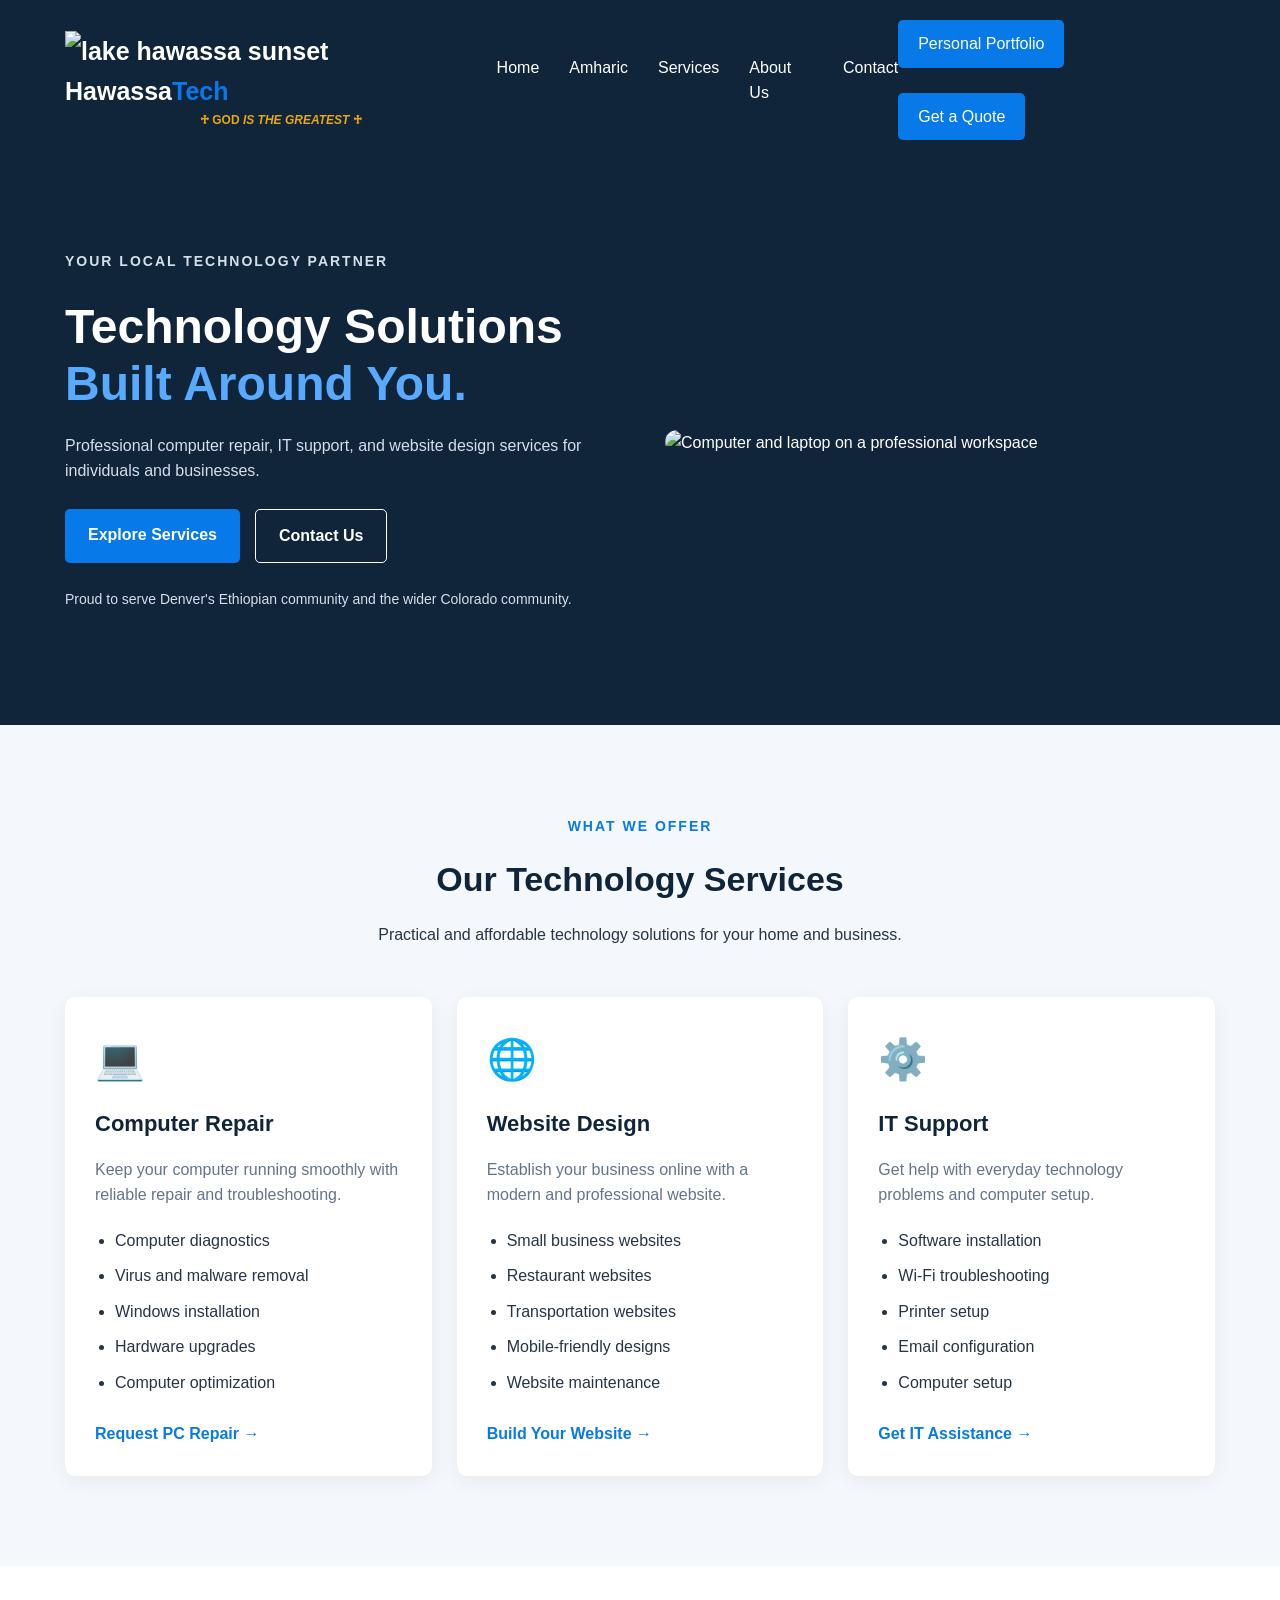
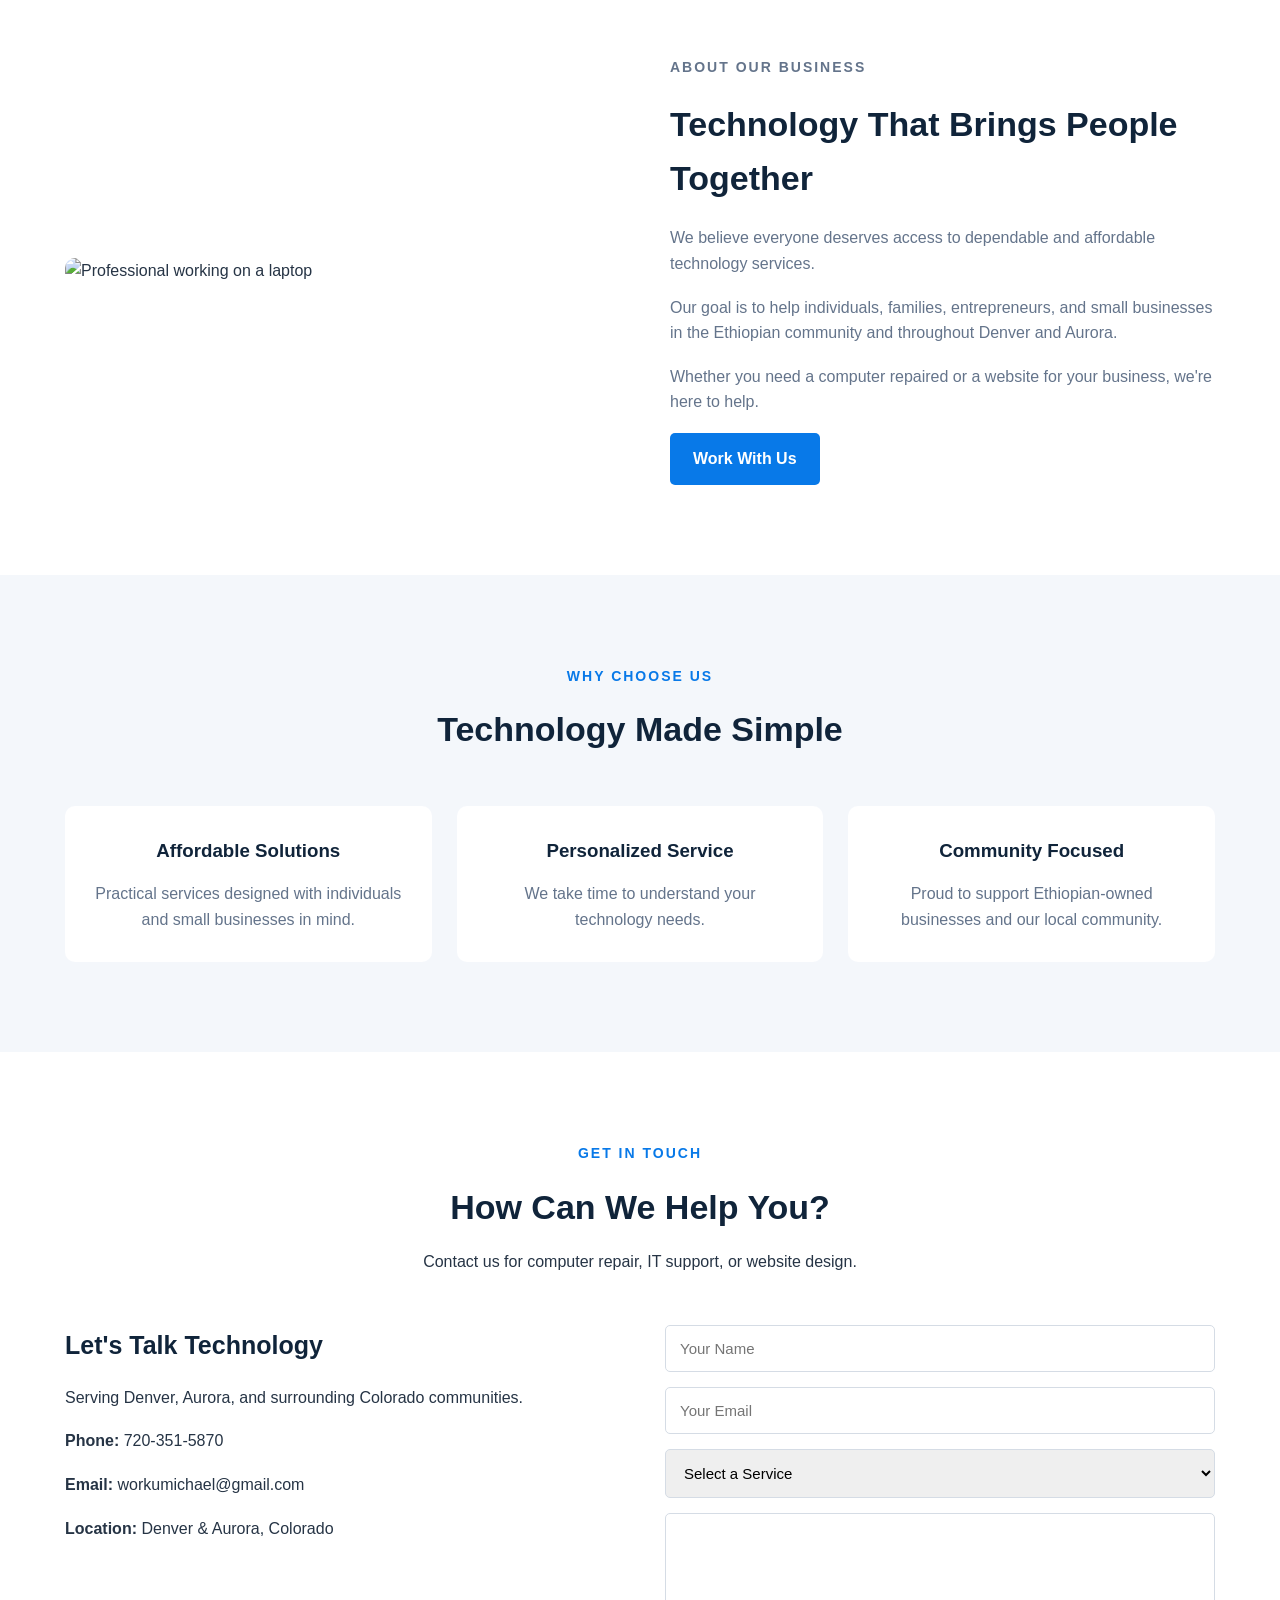
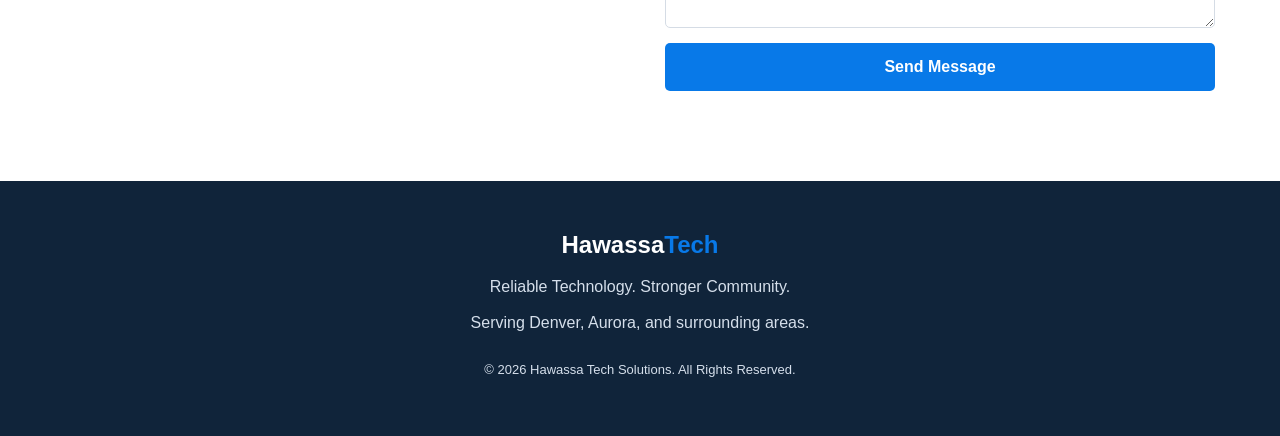
==== index.html @ e6622fc2 "Replace logo text with image in navbar" ====
<!DOCTYPE html>
<html lang="en">

<head>
    <meta charset="UTF-8">
    <meta name="viewport" content="width=device-width, initial-scale=1.0">

    <meta name="description" content="Affordable computer repair, IT support, and professional web design services in Denver and Aurora, Colorado.">

    <title>Hawassa Tech Solutions | PC Repair & Web Design</title>

    <link rel="stylesheet" href="style.css">

</head>

<body>

    <!-- HEADER -->
    <header class="header">

        <div class="container navbar">

            <a href="#" class="logo">
                 <img src="lakehawassa.png class="logo alt="lake hawassa sunset">  Hawassa<span>Tech</span>
                <p style="font-size: 12px; margin: 0; color: #e8a619;text-transform:uppercase;text-align: center;"> ♱ God<i> Is The Greatest </i> ♱ </p>
            </a>

            <nav>
                <ul class="nav-links">
                    <li><a href="#home">Home</a></li>
                    <li><a href="amharic.html">Amharic</a></li>
                    <li><a href="#services">Services</a></li>
                    <li><a href="#about">About Us</a></li>
                    <li><a href="#contact">Contact</a></li>
                </ul>
            </nav>
            <div class="pq">
            <a href="https://mworku2024.github.io/portfolio/" target="_blank" class="nav-btn">
                Personal Portfolio
            </a>
            <a href="#contact" class="nav-btn">
                Get a Quote
            </a>
            </div>
        </div>

    </header>


    <!-- HERO SECTION -->
    <section class="hero" id="home">

        <div class="container hero-content">

            <div class="hero-text">

                <p class="subtitle">
                    YOUR LOCAL TECHNOLOGY PARTNER
                </p>

                <h1>
                    Technology Solutions
                    <span>Built Around You.</span>
                </h1>

                <p>
                    Professional computer repair, IT support,
                    and website design services for individuals
                    and businesses.
                </p>

                <div class="hero-buttons">

                    <a href="#services" class="btn primary-btn">
                        Explore Services
                    </a>

                    <a href="#contact" class="btn secondary-btn">
                        Contact Us
                    </a>

                </div>

                <p class="community-text">
                    Proud to serve Denver's Ethiopian community
                    and the wider Colorado community.
                </p>

            </div>

            <div class="hero-image">

                <img
                    src="https://images.unsplash.com/photo-1498050108023-c5249f4df085?auto=format&fit=crop&w=900&q=80"
                    alt="Computer and laptop on a professional workspace">

            </div>

        </div>

    </section>


    <!-- SERVICES SECTION -->
    <section class="services section" id="services">

        <div class="container">

            <div class="section-heading">

                <p class="subtitle">WHAT WE OFFER</p>

                <h2>Our Technology Services</h2>

                <p>
                    Practical and affordable technology
                    solutions for your home and business.
                </p>

            </div>


            <div class="service-grid">

                <!-- PC REPAIR -->

                <div class="service-card">

                    <div class="service-icon">💻</div>

                    <h3>Computer Repair</h3>

                    <p>
                        Keep your computer running smoothly
                        with reliable repair and troubleshooting.
                    </p>

                    <ul>
                        <li>Computer diagnostics</li>
                        <li>Virus and malware removal</li>
                        <li>Windows installation</li>
                        <li>Hardware upgrades</li>
                        <li>Computer optimization</li>
                    </ul>

                    <a href="#contact" class="service-link">
                        Request PC Repair →
                    </a>

                </div>


                <!-- WEB DESIGN -->

                <div class="service-card">

                    <div class="service-icon">🌐</div>

                    <h3>Website Design</h3>

                    <p>
                        Establish your business online with
                        a modern and professional website.
                    </p>

                    <ul>
                        <li>Small business websites</li>
                        <li>Restaurant websites</li>
                        <li>Transportation websites</li>
                        <li>Mobile-friendly designs</li>
                        <li>Website maintenance</li>
                    </ul>

                    <a href="#contact" class="service-link">
                        Build Your Website →
                    </a>

                </div>


                <!-- IT SUPPORT -->

                <div class="service-card">

                    <div class="service-icon">⚙️</div>

                    <h3>IT Support</h3>

                    <p>
                        Get help with everyday technology
                        problems and computer setup.
                    </p>

                    <ul>
                        <li>Software installation</li>
                        <li>Wi-Fi troubleshooting</li>
                        <li>Printer setup</li>
                        <li>Email configuration</li>
                        <li>Computer setup</li>
                    </ul>

                    <a href="#contact" class="service-link">
                        Get IT Assistance →
                    </a>

                </div>

            </div>

        </div>

    </section>


    <!-- ABOUT SECTION -->
    <section class="about section" id="about">

        <div class="container about-content">

            <div class="about-image">

                <img
                    src="https://images.unsplash.com/photo-1516321318423-f06f85e504b3?auto=format&fit=crop&w=900&q=80"
                    alt="Professional working on a laptop">

            </div>

            <div class="about-text">

                <p class="subtitle">ABOUT OUR BUSINESS</p>

                <h2>Technology That Brings People Together</h2>

                <p>
                    We believe everyone deserves access to
                    dependable and affordable technology services.
                </p>

                <p>
                    Our goal is to help individuals, families,
                    entrepreneurs, and small businesses in the
                    Ethiopian community and throughout Denver
                    and Aurora.
                </p>

                <p>
                    Whether you need a computer repaired or
                    a website for your business, we're here
                    to help.
                </p>

                <a href="#contact" class="btn primary-btn">
                    Work With Us
                </a>

            </div>

        </div>

    </section>


    <!-- WHY CHOOSE US -->
    <section class="why-us section">

        <div class="container">

            <div class="section-heading">

                <p class="subtitle">WHY CHOOSE US</p>

                <h2>Technology Made Simple</h2>

            </div>

            <div class="features-grid">

                <div class="feature">
                    <h3>Affordable Solutions</h3>
                    <p>
                        Practical services designed with
                        individuals and small businesses in mind.
                    </p>
                </div>

                <div class="feature">
                    <h3>Personalized Service</h3>
                    <p>
                        We take time to understand your
                        technology needs.
                    </p>
                </div>

                <div class="feature">
                    <h3>Community Focused</h3>
                    <p>
                        Proud to support Ethiopian-owned
                        businesses and our local community.
                    </p>
                </div>

            </div>

        </div>

    </section>


    <!-- CONTACT SECTION -->
    <section class="contact section" id="contact">

        <div class="container">

            <div class="section-heading">

                <p class="subtitle">GET IN TOUCH</p>

                <h2>How Can We Help You?</h2>

                <p>
                    Contact us for computer repair,
                    IT support, or website design.
                </p>

            </div>

            <div class="contact-content">

                <div class="contact-info">

                    <h3>Let's Talk Technology</h3>

                    <p>
                        Serving Denver, Aurora, and
                        surrounding Colorado communities.
                    </p>

                    <p>
                        <strong>Phone:</strong>
                        720-351-5870
                    </p>

                    <p>
                        <strong>Email:</strong>
                        workumichael@gmail.com
                    </p>

                    <p>
                        <strong>Location:</strong>
                        Denver & Aurora, Colorado
                    </p>

                </div>


                <form class="contact-form">

                    <input
                        type="text"
                        placeholder="Your Name"
                        required>

                    <input
                        type="email"
                        placeholder="Your Email"
                        required>

                    <select required>

                        <option value="">
                            Select a Service
                        </option>

                        <option>Computer Repair</option>
                        <option>Website Design</option>
                        <option>IT Support</option>

                    </select>

                    <textarea
                        placeholder="Tell us how we can help..."
                        rows="5"
                        required>
                    </textarea>

                    <button type="submit">
                        Send Message
                    </button>

                </form>

            </div>

        </div>

    </section>


    <!-- FOOTER -->
    <footer class="footer">

        <div class="container">

            <h2>Hawassa<span>Tech</span></h2>

            <p>
                Reliable Technology. Stronger Community.
            </p>

            <p>
                Serving Denver, Aurora, and surrounding areas.
            </p>

            <p class="copyright">
                &copy; 2026 Hawassa Tech Solutions.
                All Rights Reserved.
            </p>

        </div>

    </footer>


</body>
</html>
---- style.css ----
/* GENERAL STYLES */

* {
    margin: 0;
    padding: 0;
    box-sizing: border-box;
}

html {
    scroll-behavior: smooth;
}

body {
    font-family: Arial, sans-serif;
    color: #263445;
    line-height: 1.6;
    background-color: #ffffff;
}

.container {
    width: 90%;
    max-width: 1150px;
    margin: auto;
}

.section {
    padding: 90px 0;
}


/* HEADER */

.header {
    background-color: #10243a;
    padding: 20px 0;
}

.navbar {
    display: flex;
    align-items: center;
    justify-content: space-between;
}

.logo {
    font-size: 25px;
    font-weight: bold;
    color: white;
    text-decoration: none;
}

.logo span,
.footer span {
    color: #0879e8;
}

.nav-links {
    display: flex;
    list-style: none;
    gap: 30px;
}

.nav-links a {
    text-decoration: none;
    color: white;
    transition: 0.3s;
}

.nav-links a:hover {
    color: #58aaff;
}

.nav-btn {
    background-color: #0879e8;
    color: white;
    padding: 11px 20px;
    text-decoration: none;
    border-radius: 5px;
}


/* HERO SECTION */

.hero {
    background-color: #10243a;
    color: white;
    padding: 90px 0;
}

.hero-content {
    display: grid;
    grid-template-columns: 1fr 1fr;
    align-items: center;
    gap: 50px;
}

.subtitle {
    color: #0879e8;
    font-size: 14px;
    font-weight: bold;
    letter-spacing: 2px;
    margin-bottom: 15px;
}

.hero h1 {
    font-size: 48px;
    line-height: 1.2;
    margin-bottom: 20px;
}

.hero h1 span {
    color: #58aaff;
}

.hero-text > p {
    margin-bottom: 25px;
    color: #d5dfeb;
}

.hero-buttons {
    display: flex;
    gap: 15px;
    flex-wrap: wrap;
}

.btn {
    display: inline-block;
    padding: 13px 23px;
    border-radius: 5px;
    text-decoration: none;
    font-weight: bold;
}

.primary-btn {
    background-color: #0879e8;
    color: white;
}

.secondary-btn {
    border: 1px solid white;
    color: white;
}

.primary-btn:hover {
    background-color: #0564c2;
}

.secondary-btn:hover {
    background-color: white;
    color: #10243a;
}

.community-text {
    margin-top: 25px;
    font-size: 14px;
}

.hero-image img {
    width: 100%;
    border-radius: 12px;
    display: block;
}


/* SECTION HEADINGS */

.section-heading {
    text-align: center;
    max-width: 650px;
    margin: 0 auto 50px;
}

.section-heading h2 {
    font-size: 34px;
    margin-bottom: 15px;
    color: #10243a;
}


/* SERVICES */

.services {
    background-color: #f4f7fb;
}

.service-grid {
    display: grid;
    grid-template-columns: repeat(3, 1fr);
    gap: 25px;
}

.service-card {
    background-color: white;
    padding: 30px;
    border-radius: 10px;
    box-shadow: 0 5px 20px rgba(0, 0, 0, 0.06);
    transition: 0.3s;
}

.service-card:hover {
    transform: translateY(-7px);
}

.service-icon {
    font-size: 40px;
    margin-bottom: 15px;
}

.service-card h3 {
    color: #10243a;
    margin-bottom: 15px;
    font-size: 22px;
}

.service-card p {
    margin-bottom: 20px;
    color: #64748b;
}

.service-card ul {
    padding-left: 20px;
    margin-bottom: 25px;
}

.service-card li {
    margin-bottom: 10px;
}

.service-link {
    color: #0879e8;
    font-weight: bold;
    text-decoration: none;
}


/* ABOUT SECTION */

.about-content {
    display: grid;
    grid-template-columns: 1fr 1fr;
    align-items: center;
    gap: 60px;
}

.about-image img {
    width: 100%;
    border-radius: 10px;
}

.about-text h2 {
    font-size: 34px;
    color: #10243a;
    margin-bottom: 20px;
}

.about-text p {
    margin-bottom: 18px;
    color: #64748b;
}


/* WHY CHOOSE US */

.why-us {
    background-color: #f4f7fb;
}

.features-grid {
    display: grid;
    grid-template-columns: repeat(3, 1fr);
    gap: 25px;
}

.feature {
    background-color: white;
    padding: 30px;
    border-radius: 10px;
    text-align: center;
}

.feature h3 {
    margin-bottom: 15px;
    color: #10243a;
}

.feature p {
    color: #64748b;
}


/* CONTACT */

.contact-content {
    display: grid;
    grid-template-columns: 1fr 1fr;
    gap: 50px;
}

.contact-info h3 {
    font-size: 25px;
    margin-bottom: 20px;
    color: #10243a;
}

.contact-info p {
    margin-bottom: 18px;
}

.contact-form {
    display: flex;
    flex-direction: column;
    gap: 15px;
}

.contact-form input,
.contact-form select,
.contact-form textarea {
    width: 100%;
    padding: 14px;
    border: 1px solid #d5dce5;
    border-radius: 5px;
    font-family: inherit;
    font-size: 15px;
}

.contact-form textarea {
    resize: vertical;
}

.contact-form button {
    background-color: #0879e8;
    color: white;
    border: none;
    padding: 15px;
    border-radius: 5px;
    font-size: 16px;
    font-weight: bold;
    cursor: pointer;
}

.contact-form button:hover {
    background-color: #0564c2;
}


.pq{
    display: flex;
    gap: 25px;
    flex-wrap: wrap;
}

 .nav-btn:hover{
        background-color: #c3ccd4e7;
        cursor: pointer;
    }
/* FOOTER */

.footer {
    background-color: #10243a;
    color: white;
    text-align: center;
    padding: 45px 0;
}

.footer h2 {
    margin-bottom: 10px;
}

.footer p {
    margin-bottom: 10px;
    color: #d5dfeb;
}

.copyright {
    margin-top: 25px;
    font-size: 13px;
}


/* RESPONSIVE DESIGN */

@media (max-width: 900px) {

    .service-grid,
    .features-grid {
        grid-template-columns: repeat(2, 1fr);
    }

    .hero h1 {
        font-size: 38px;
    }

}

@media (max-width: 700px) {

    .navbar {
        flex-direction: column;
        gap: 20px;
        
    }

    .nav-links {
        flex-wrap: wrap;
        justify-content: center;
        gap: 15px;
    }

   

   
    .hero-content,
    .about-content,
    .contact-content {
        grid-template-columns: 1fr;
    }

    .hero {
        padding: 60px 0;
    }

    .hero h1 {
        font-size: 35px;
    }

    .service-grid,
    .features-grid {
        grid-template-columns: 1fr;
    }

    .section {
        padding: 60px 0;
    }

}
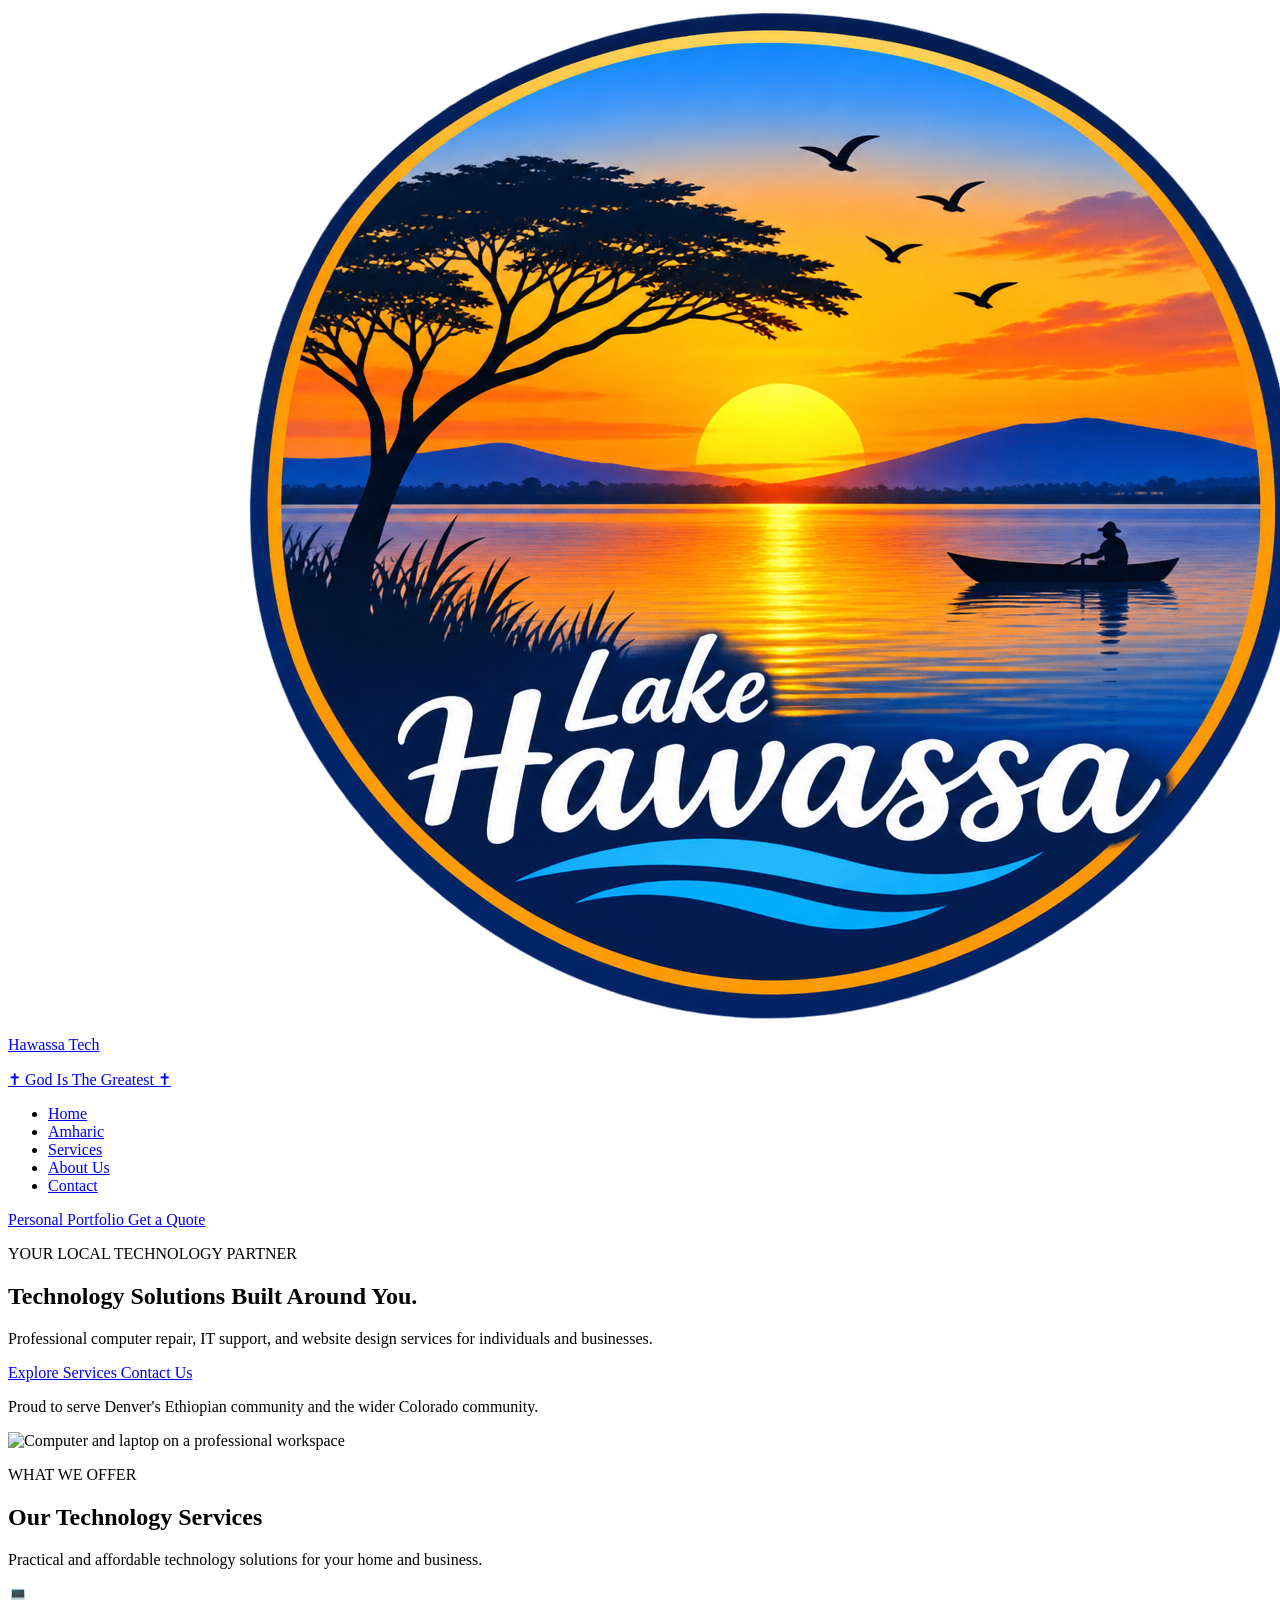
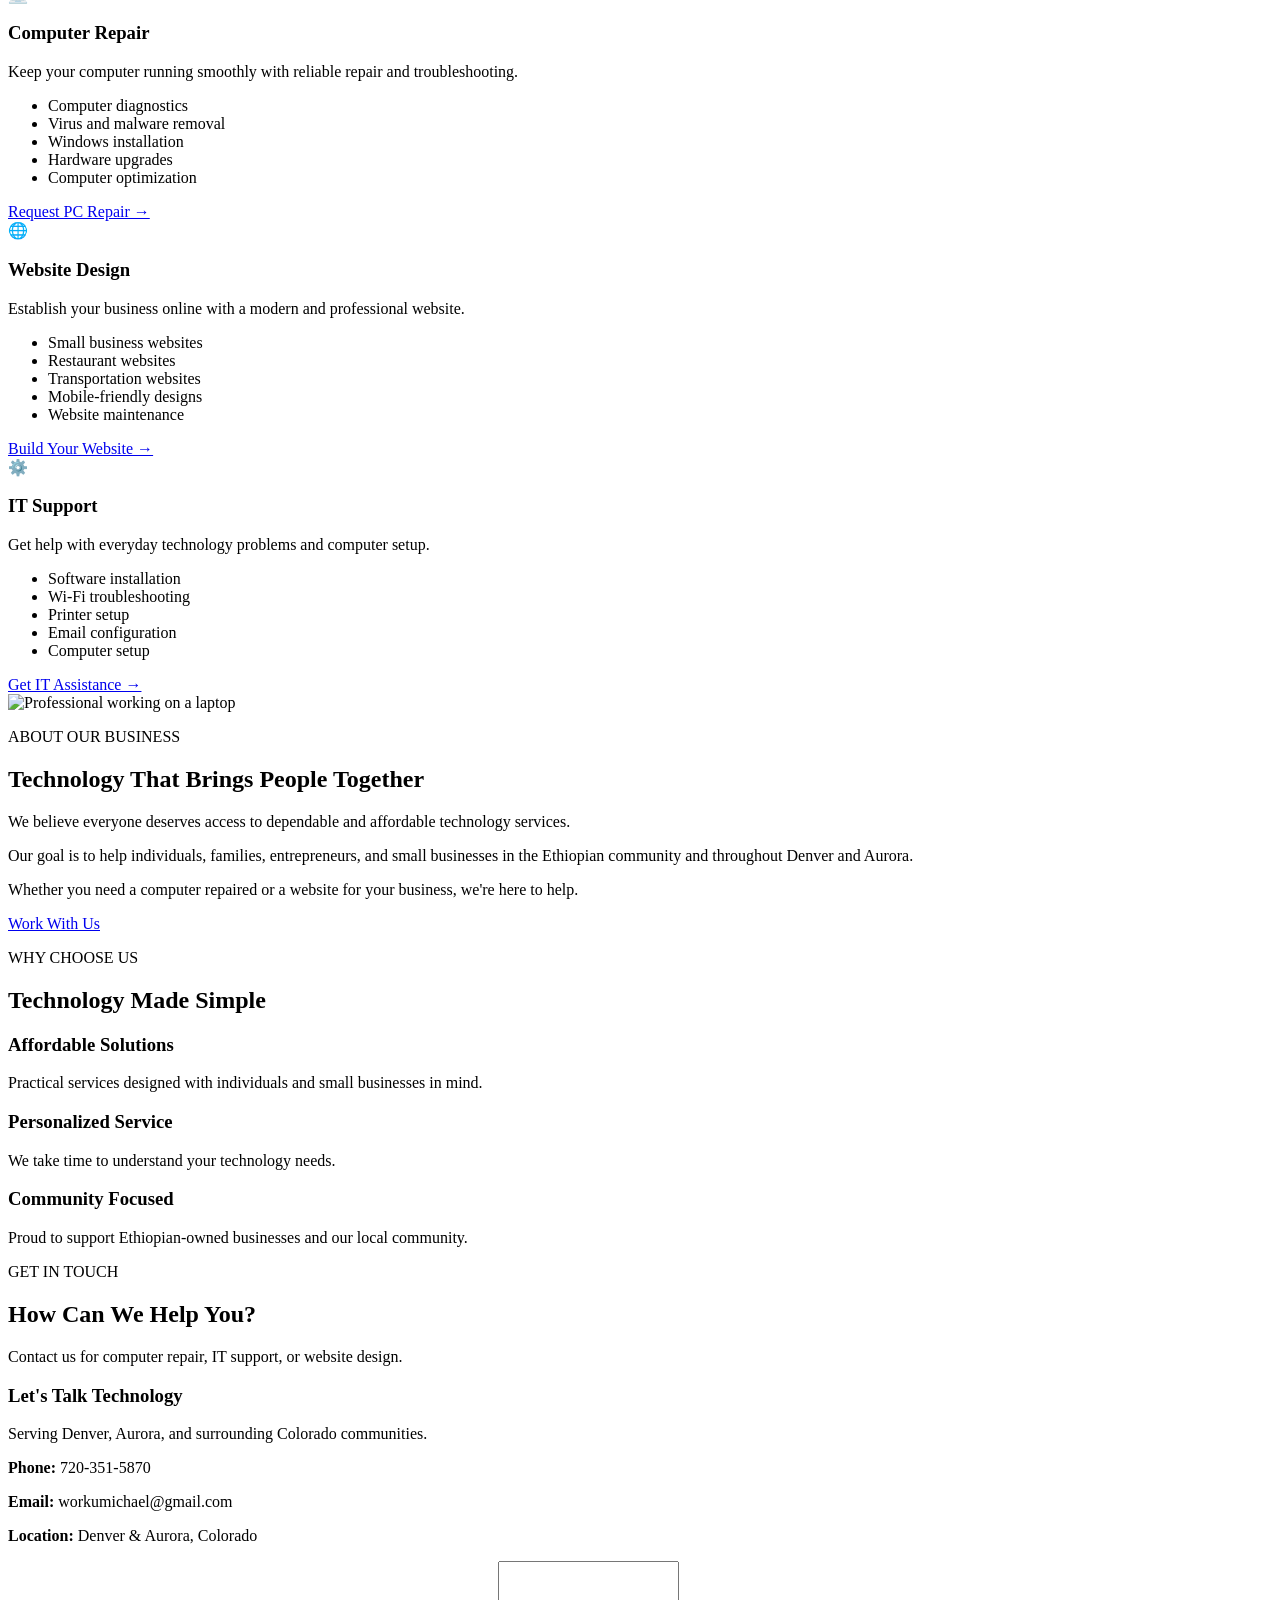
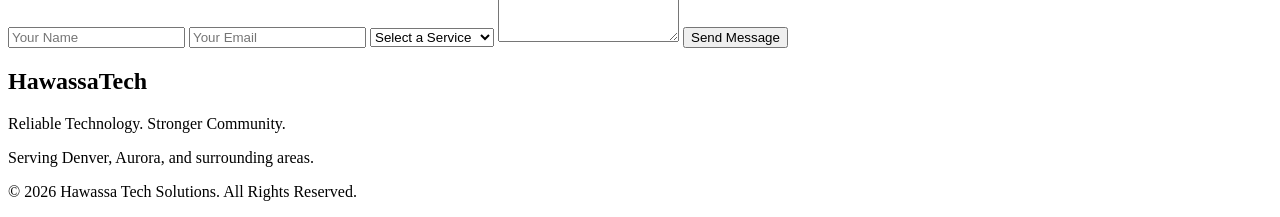
==== commit f3ab2d1e: "Update stylesheet link and logo structure" ====
--- a/index.html
+++ b/index.html
@@ -10,7 +10,7 @@
 
     <title>Hawassa Tech Solutions | PC Repair & Web Design</title>
 
-    <link rel="stylesheet" href="style.css">
+    <link rel="stylesheet" href="styles.css">
 
 </head>
 
@@ -22,8 +22,17 @@
         <div class="container navbar">
 
             <a href="#" class="logo">
-                 <img src="lakehawassa.png class="logo alt="lake hawassa sunset">  Hawassa<span>Tech</span>
-                <p style="font-size: 12px; margin: 0; color: #e8a619;text-transform:uppercase;text-align: center;"> ♱ God<i> Is The Greatest </i> ♱ </p>
+                <img src="lakehawassa.png" class="logo2" alt="Lake Hawassa">
+            
+                <div class="logo-text">
+                    <div class="logo-name">
+                        Hawassa <span>Tech</span>
+                    </div>
+            
+                    <p class="tagline">
+                        ✝ God Is The Greatest ✝
+                    </p>
+                </div>
             </a>
 
             <nav>
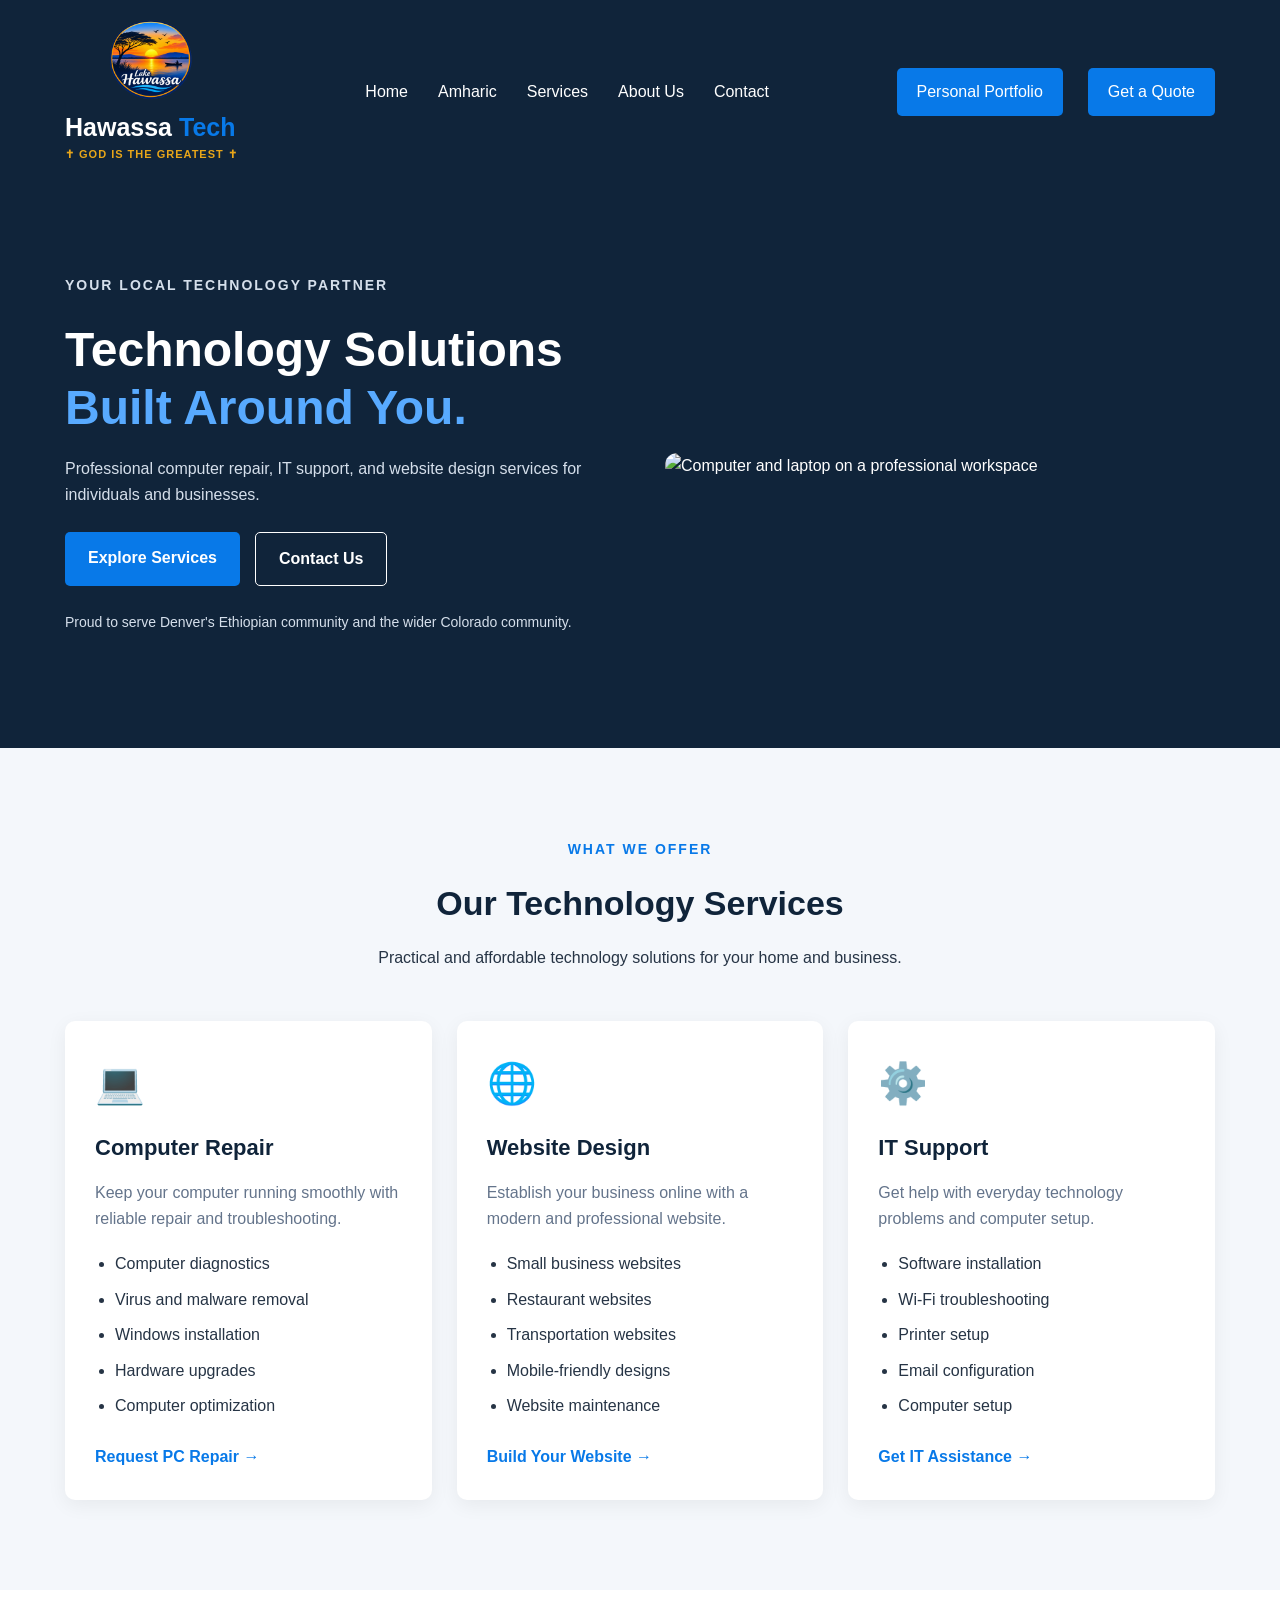
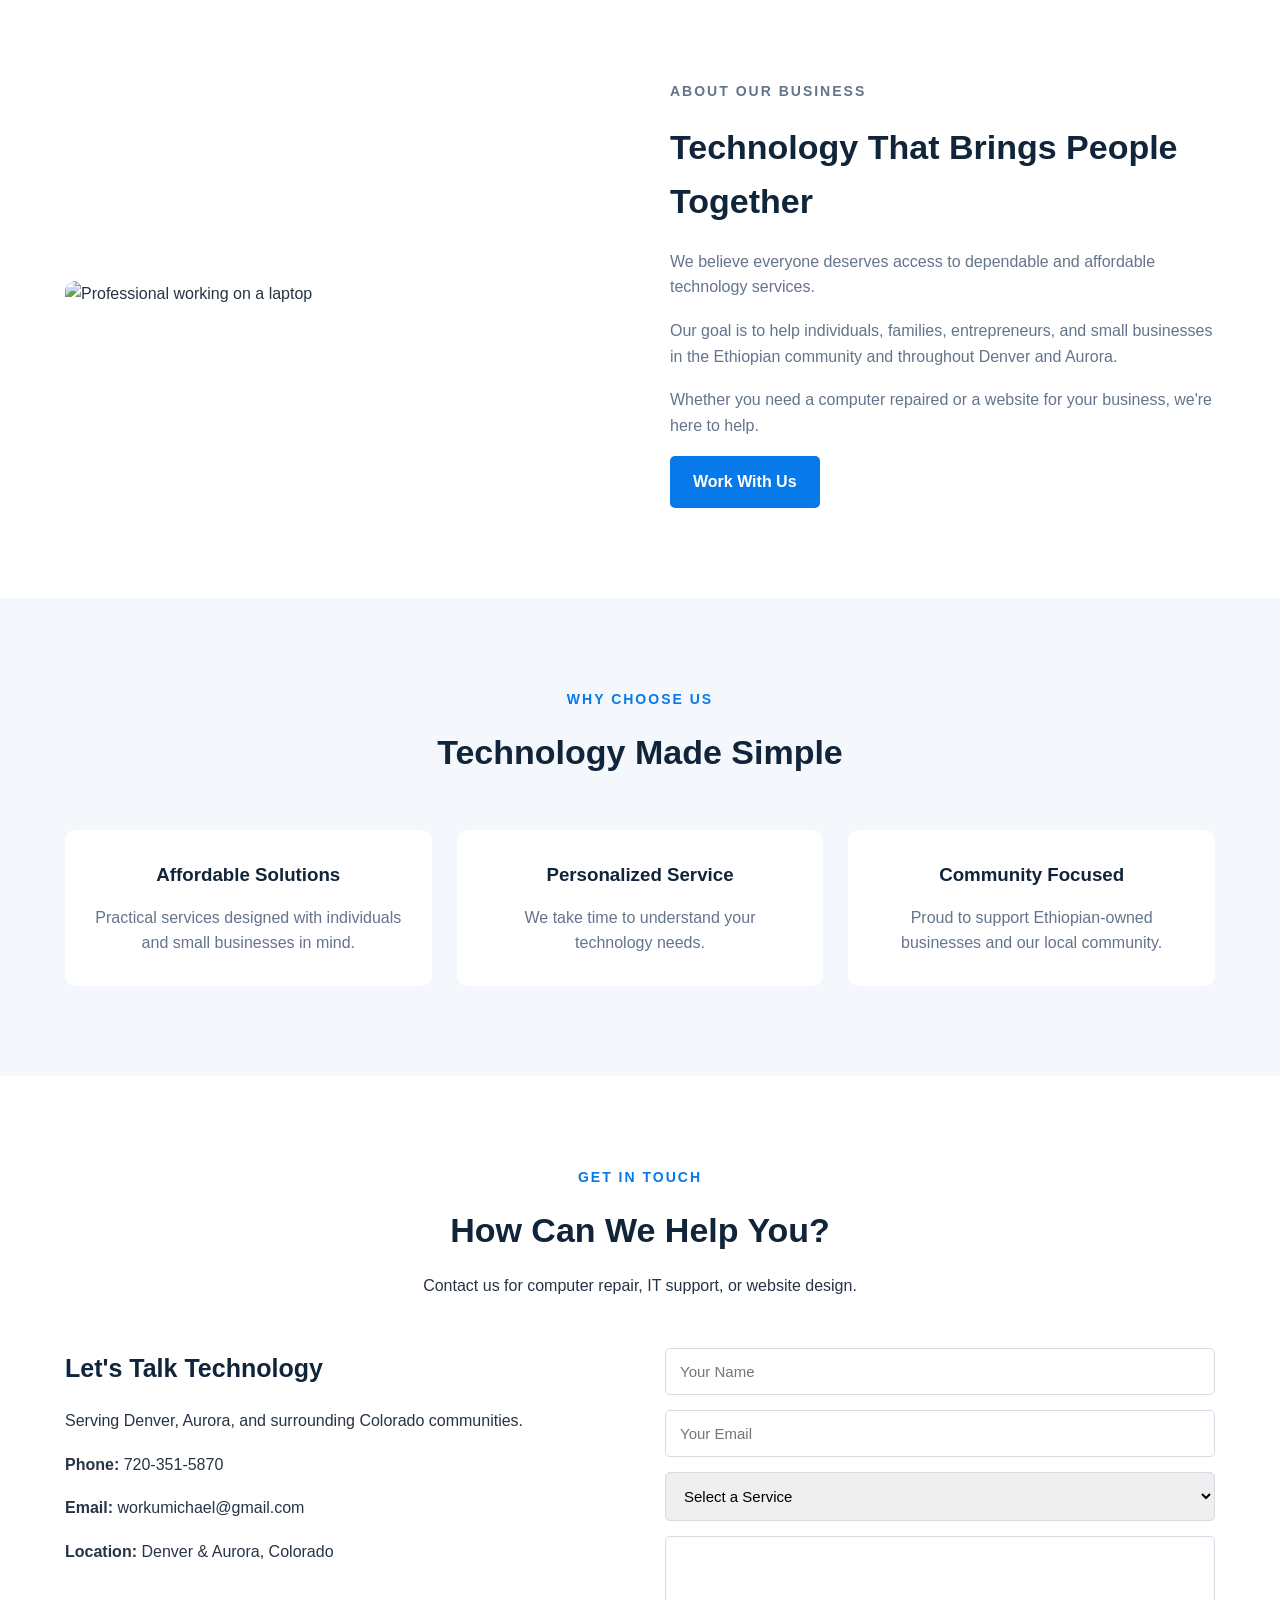
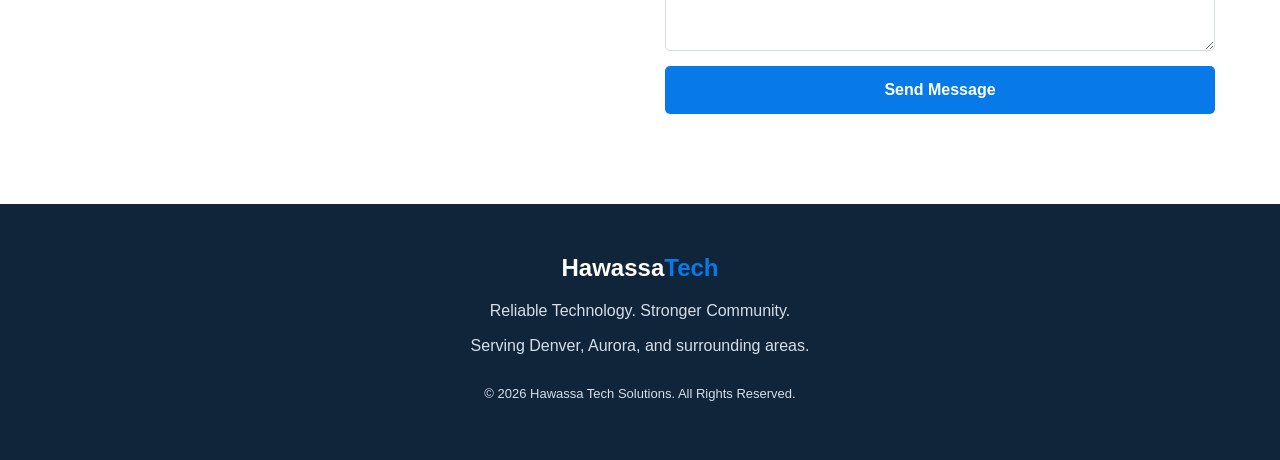
==== commit be4cf485: "Change stylesheet link from styles.css to style.css" ====
--- a/index.html
+++ b/index.html
@@ -10,7 +10,7 @@
 
     <title>Hawassa Tech Solutions | PC Repair & Web Design</title>
 
-    <link rel="stylesheet" href="styles.css">
+    <link rel="stylesheet" href="style.css">
 
 </head>
 
--- a/style.css
+++ b/style.css
@@ -0,0 +1,483 @@
+
+/* GENERAL STYLES */
+
+* {
+    margin: 0;
+    padding: 0;
+    box-sizing: border-box;
+}
+
+html {
+    scroll-behavior: smooth;
+}
+
+body {
+    font-family: Arial, sans-serif;
+    color: #263445;
+    line-height: 1.6;
+    background-color: #ffffff;
+}
+
+.container {
+    width: 90%;
+    max-width: 1150px;
+    margin: auto;
+}
+
+.section {
+    padding: 90px 0;
+}
+
+.logo2 {
+    width: 180px;       
+    max-width: 100%;    
+    height: auto;      
+}
+
+/* HEADER */
+
+.header {
+    background-color: #10243a;
+    padding: 20px 0;
+}
+
+.navbar {
+    display: flex;
+    align-items: center;
+    justify-content: space-between;
+}
+
+.logo {
+   
+    display: flex;
+    flex-direction: column;
+    font-size: 25px;
+    font-weight: bold;
+    color: white;
+    text-decoration: none;
+}
+
+,
+.footer span {
+    color: #0879e8;
+}
+
+.logo {
+    display: flex;
+    align-items: center;
+    gap: 12px;
+    text-decoration: none;
+    color: white;
+}
+
+.logo2 {
+    width: 120px;
+    height: auto;
+    object-fit: cover;
+    border-radius: 50%;
+   
+}
+
+.logo-text {
+    display: flex;
+    flex-direction: column;
+}
+
+.logo-name {
+    font-size: 25px;
+    font-weight: bold;
+    line-height: 1.2;
+    white-space: nowrap;
+}
+
+.logo-name span,
+.footer span {
+    color: #0879e8;
+}
+
+.tagline {
+    font-size: 11px;
+    color: #e8a619;
+    text-transform: uppercase;
+    margin: 4px 0 0;
+    letter-spacing: 1px;
+}
+.nav-links {
+    display: flex;
+    list-style: none;
+    gap: 30px;
+}
+
+.nav-links a {
+    text-decoration: none;
+    color: white;
+    transition: 0.3s;
+}
+
+.nav-links a:hover {
+    color: #58aaff;
+}
+
+.nav-btn {
+    background-color: #0879e8;
+    color: white;
+    padding: 11px 20px;
+    text-decoration: none;
+    border-radius: 5px;
+}
+
+
+/* HERO SECTION */
+
+.hero {
+    background-color: #10243a;
+    color: white;
+    padding: 90px 0;
+}
+
+.hero-content {
+    display: grid;
+    grid-template-columns: 1fr 1fr;
+    align-items: center;
+    gap: 50px;
+}
+
+.subtitle {
+    color: #0879e8;
+    font-size: 14px;
+    font-weight: bold;
+    letter-spacing: 2px;
+    margin-bottom: 15px;
+}
+
+.hero h1 {
+    font-size: 48px;
+    line-height: 1.2;
+    margin-bottom: 20px;
+}
+
+.hero h1 span {
+    color: #58aaff;
+}
+
+.hero-text > p {
+    margin-bottom: 25px;
+    color: #d5dfeb;
+}
+
+.hero-buttons {
+    display: flex;
+    gap: 15px;
+    flex-wrap: wrap;
+}
+
+.btn {
+    display: inline-block;
+    padding: 13px 23px;
+    border-radius: 5px;
+    text-decoration: none;
+    font-weight: bold;
+}
+
+.primary-btn {
+    background-color: #0879e8;
+    color: white;
+}
+
+.secondary-btn {
+    border: 1px solid white;
+    color: white;
+}
+
+.primary-btn:hover {
+    background-color: #0564c2;
+}
+
+.secondary-btn:hover {
+    background-color: white;
+    color: #10243a;
+}
+
+.community-text {
+    margin-top: 25px;
+    font-size: 14px;
+}
+
+.hero-image img {
+    width: 100%;
+    border-radius: 12px;
+    display: block;
+}
+
+
+/* SECTION HEADINGS */
+
+.section-heading {
+    text-align: center;
+    max-width: 650px;
+    margin: 0 auto 50px;
+}
+
+.section-heading h2 {
+    font-size: 34px;
+    margin-bottom: 15px;
+    color: #10243a;
+}
+
+
+/* SERVICES */
+
+.services {
+    background-color: #f4f7fb;
+}
+
+.service-grid {
+    display: grid;
+    grid-template-columns: repeat(3, 1fr);
+    gap: 25px;
+}
+
+.service-card {
+    background-color: white;
+    padding: 30px;
+    border-radius: 10px;
+    box-shadow: 0 5px 20px rgba(0, 0, 0, 0.06);
+    transition: 0.3s;
+}
+
+.service-card:hover {
+    transform: translateY(-7px);
+}
+
+.service-icon {
+    font-size: 40px;
+    margin-bottom: 15px;
+}
+
+.service-card h3 {
+    color: #10243a;
+    margin-bottom: 15px;
+    font-size: 22px;
+}
+
+.service-card p {
+    margin-bottom: 20px;
+    color: #64748b;
+}
+
+.service-card ul {
+    padding-left: 20px;
+    margin-bottom: 25px;
+}
+
+.service-card li {
+    margin-bottom: 10px;
+}
+
+.service-link {
+    color: #0879e8;
+    font-weight: bold;
+    text-decoration: none;
+}
+
+
+/* ABOUT SECTION */
+
+.about-content {
+    display: grid;
+    grid-template-columns: 1fr 1fr;
+    align-items: center;
+    gap: 60px;
+}
+
+.about-image img {
+    width: 100%;
+    border-radius: 10px;
+}
+
+.about-text h2 {
+    font-size: 34px;
+    color: #10243a;
+    margin-bottom: 20px;
+}
+
+.about-text p {
+    margin-bottom: 18px;
+    color: #64748b;
+}
+
+
+/* WHY CHOOSE US */
+
+.why-us {
+    background-color: #f4f7fb;
+}
+
+.features-grid {
+    display: grid;
+    grid-template-columns: repeat(3, 1fr);
+    gap: 25px;
+}
+
+.feature {
+    background-color: white;
+    padding: 30px;
+    border-radius: 10px;
+    text-align: center;
+}
+
+.feature h3 {
+    margin-bottom: 15px;
+    color: #10243a;
+}
+
+.feature p {
+    color: #64748b;
+}
+
+
+/* CONTACT */
+
+.contact-content {
+    display: grid;
+    grid-template-columns: 1fr 1fr;
+    gap: 50px;
+}
+
+.contact-info h3 {
+    font-size: 25px;
+    margin-bottom: 20px;
+    color: #10243a;
+}
+
+.contact-info p {
+    margin-bottom: 18px;
+}
+
+.contact-form {
+    display: flex;
+    flex-direction: column;
+    gap: 15px;
+}
+
+.contact-form input,
+.contact-form select,
+.contact-form textarea {
+    width: 100%;
+    padding: 14px;
+    border: 1px solid #d5dce5;
+    border-radius: 5px;
+    font-family: inherit;
+    font-size: 15px;
+}
+
+.contact-form textarea {
+    resize: vertical;
+}
+
+.contact-form button {
+    background-color: #0879e8;
+    color: white;
+    border: none;
+    padding: 15px;
+    border-radius: 5px;
+    font-size: 16px;
+    font-weight: bold;
+    cursor: pointer;
+}
+
+.contact-form button:hover {
+    background-color: #0564c2;
+}
+
+
+.pq{
+    display: flex;
+    gap: 25px;
+    flex-wrap: wrap;
+}
+
+ .nav-btn:hover{
+        background-color: #c3ccd4e7;
+        cursor: pointer;
+    }
+/* FOOTER */
+
+.footer {
+    background-color: #10243a;
+    color: white;
+    text-align: center;
+    padding: 45px 0;
+}
+
+.footer h2 {
+    margin-bottom: 10px;
+}
+
+.footer p {
+    margin-bottom: 10px;
+    color: #d5dfeb;
+}
+
+.copyright {
+    margin-top: 25px;
+    font-size: 13px;
+}
+
+
+/* RESPONSIVE DESIGN */
+
+@media (max-width: 900px) {
+
+    .service-grid,
+    .features-grid {
+        grid-template-columns: repeat(2, 1fr);
+    }
+
+    .hero h1 {
+        font-size: 38px;
+    }
+
+}
+
+@media (max-width: 700px) {
+
+    .navbar {
+        flex-direction: column;
+        gap: 20px;
+        
+    }
+
+    .nav-links {
+        flex-wrap: wrap;
+        justify-content: center;
+        gap: 15px;
+    }
+
+   
+
+   
+    .hero-content,
+    .about-content,
+    .contact-content {
+        grid-template-columns: 1fr;
+    }
+
+    .hero {
+        padding: 60px 0;
+    }
+
+    .hero h1 {
+        font-size: 35px;
+    }
+
+    .service-grid,
+    .features-grid {
+        grid-template-columns: 1fr;
+    }
+
+    .section {
+        padding: 60px 0;
+    }
+
+}
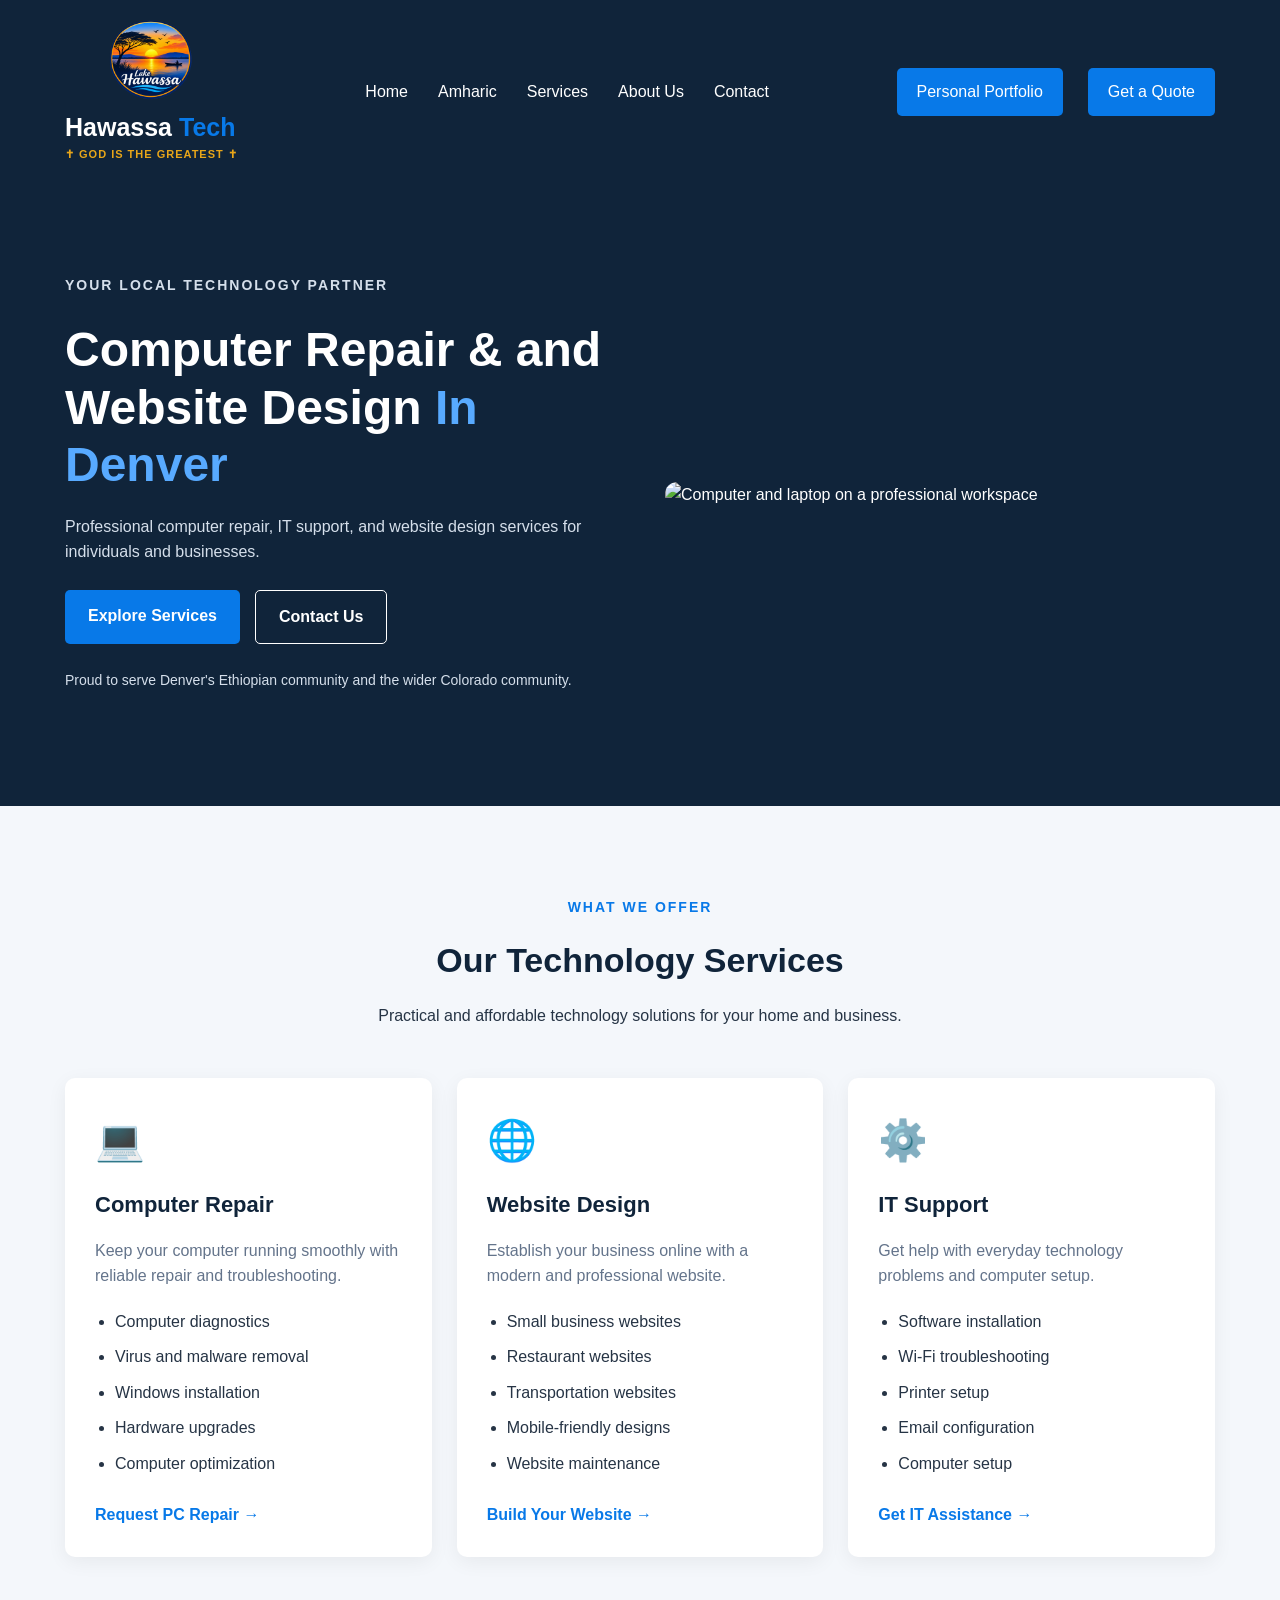
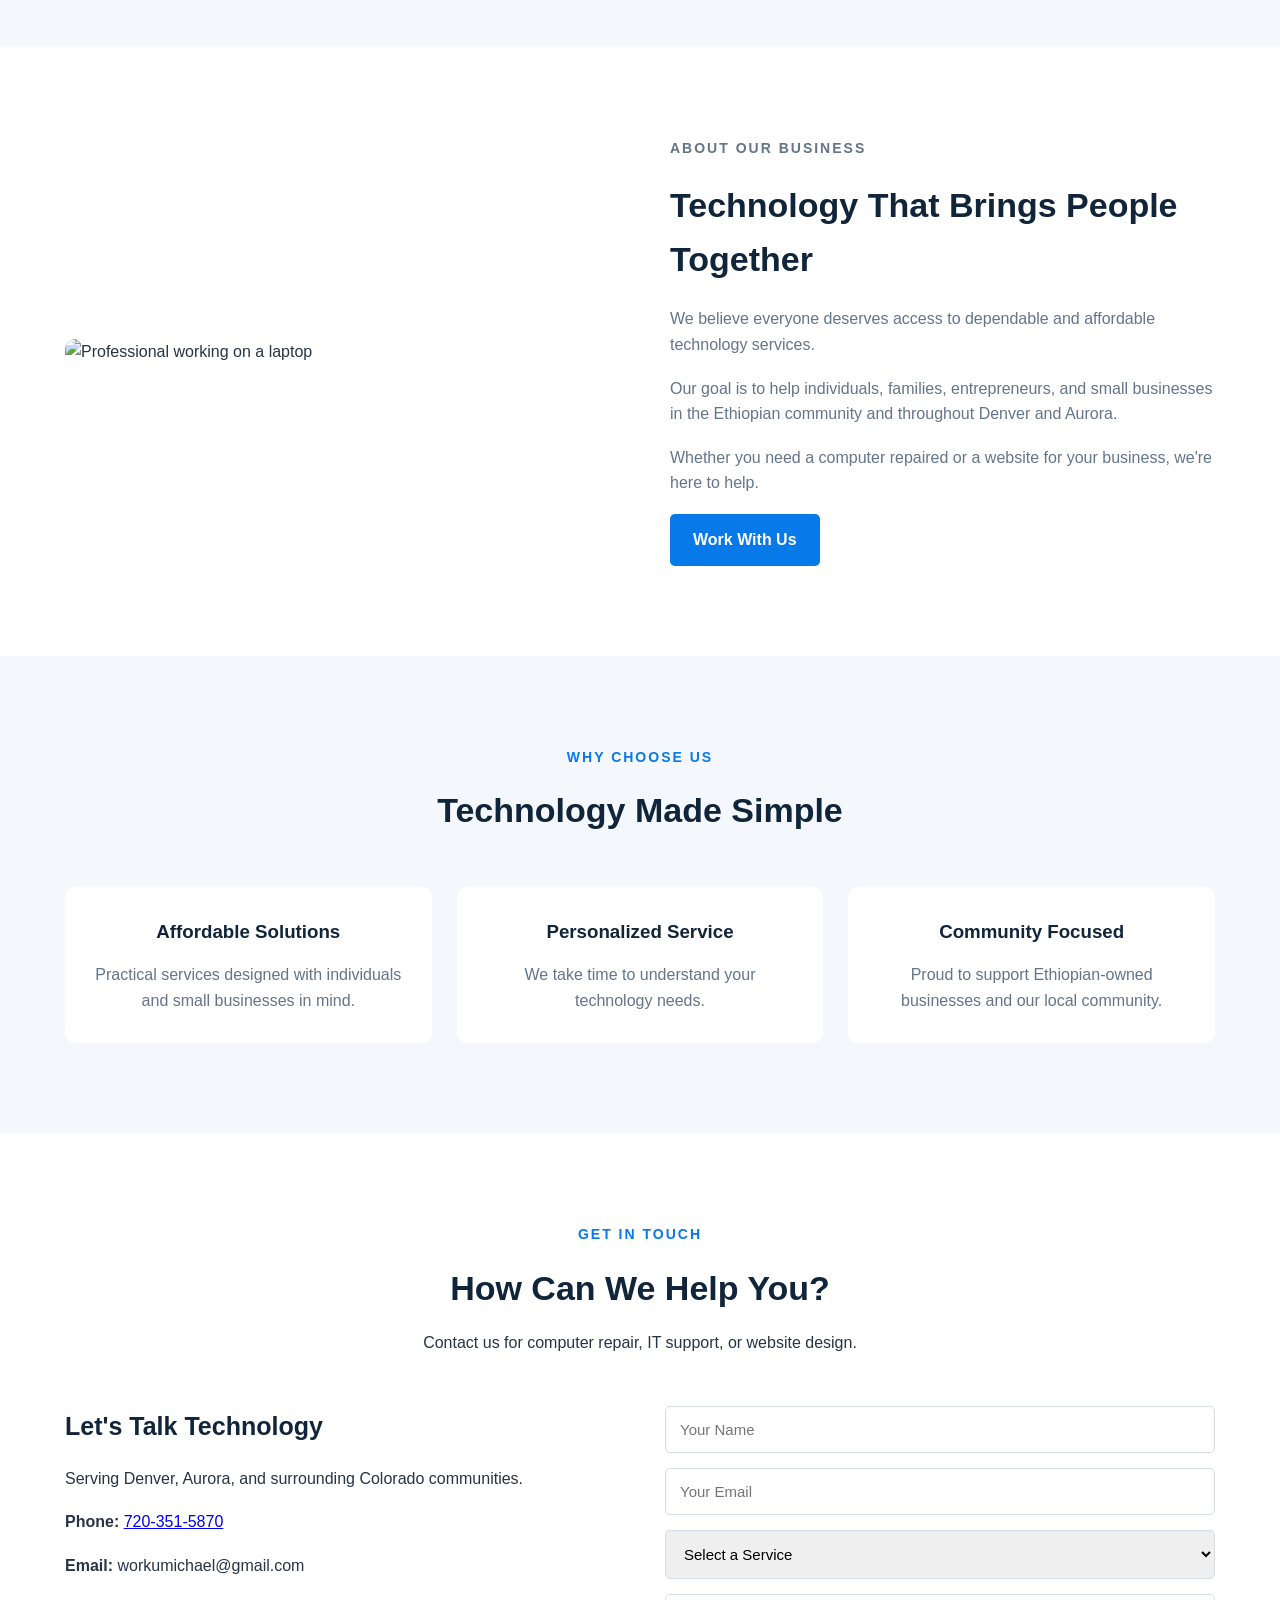
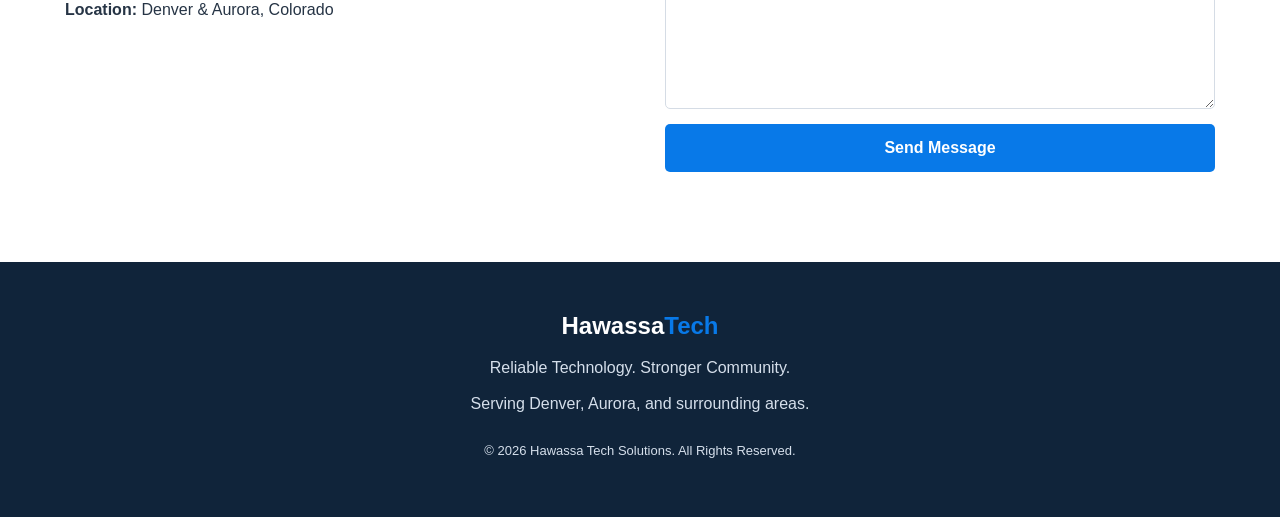
==== commit 7e3db1c6: "Enhance links and update header text in index.html Updated links to include rel attributes for secur" ====
--- a/index.html
+++ b/index.html
@@ -45,7 +45,7 @@
                 </ul>
             </nav>
             <div class="pq">
-            <a href="https://mworku2024.github.io/portfolio/" target="_blank" class="nav-btn">
+            <a href="https://mworku2024.github.io/portfolio/"  rel="noopener noreferrer" target="_blank" class="nav-btn">
                 Personal Portfolio
             </a>
             <a href="#contact" class="nav-btn">
@@ -69,8 +69,8 @@
                 </p>
 
                 <h1>
-                    Technology Solutions
-                    <span>Built Around You.</span>
+                    Computer Repair & and Website Design
+                    <span>In Denver</span>
                 </h1>
 
                 <p>
@@ -347,12 +347,12 @@
 
                     <p>
                         <strong>Phone:</strong>
-                        720-351-5870
+                        <a href="tel:720-351-5870">720-351-5870</a>
                     </p>
 
                     <p>
                         <strong>Email:</strong>
-                        workumichael@gmail.com
+                        <a href="mailto:workumichael@gmail.com"></a>workumichael@gmail.com</a>
                     </p>
 
                     <p>
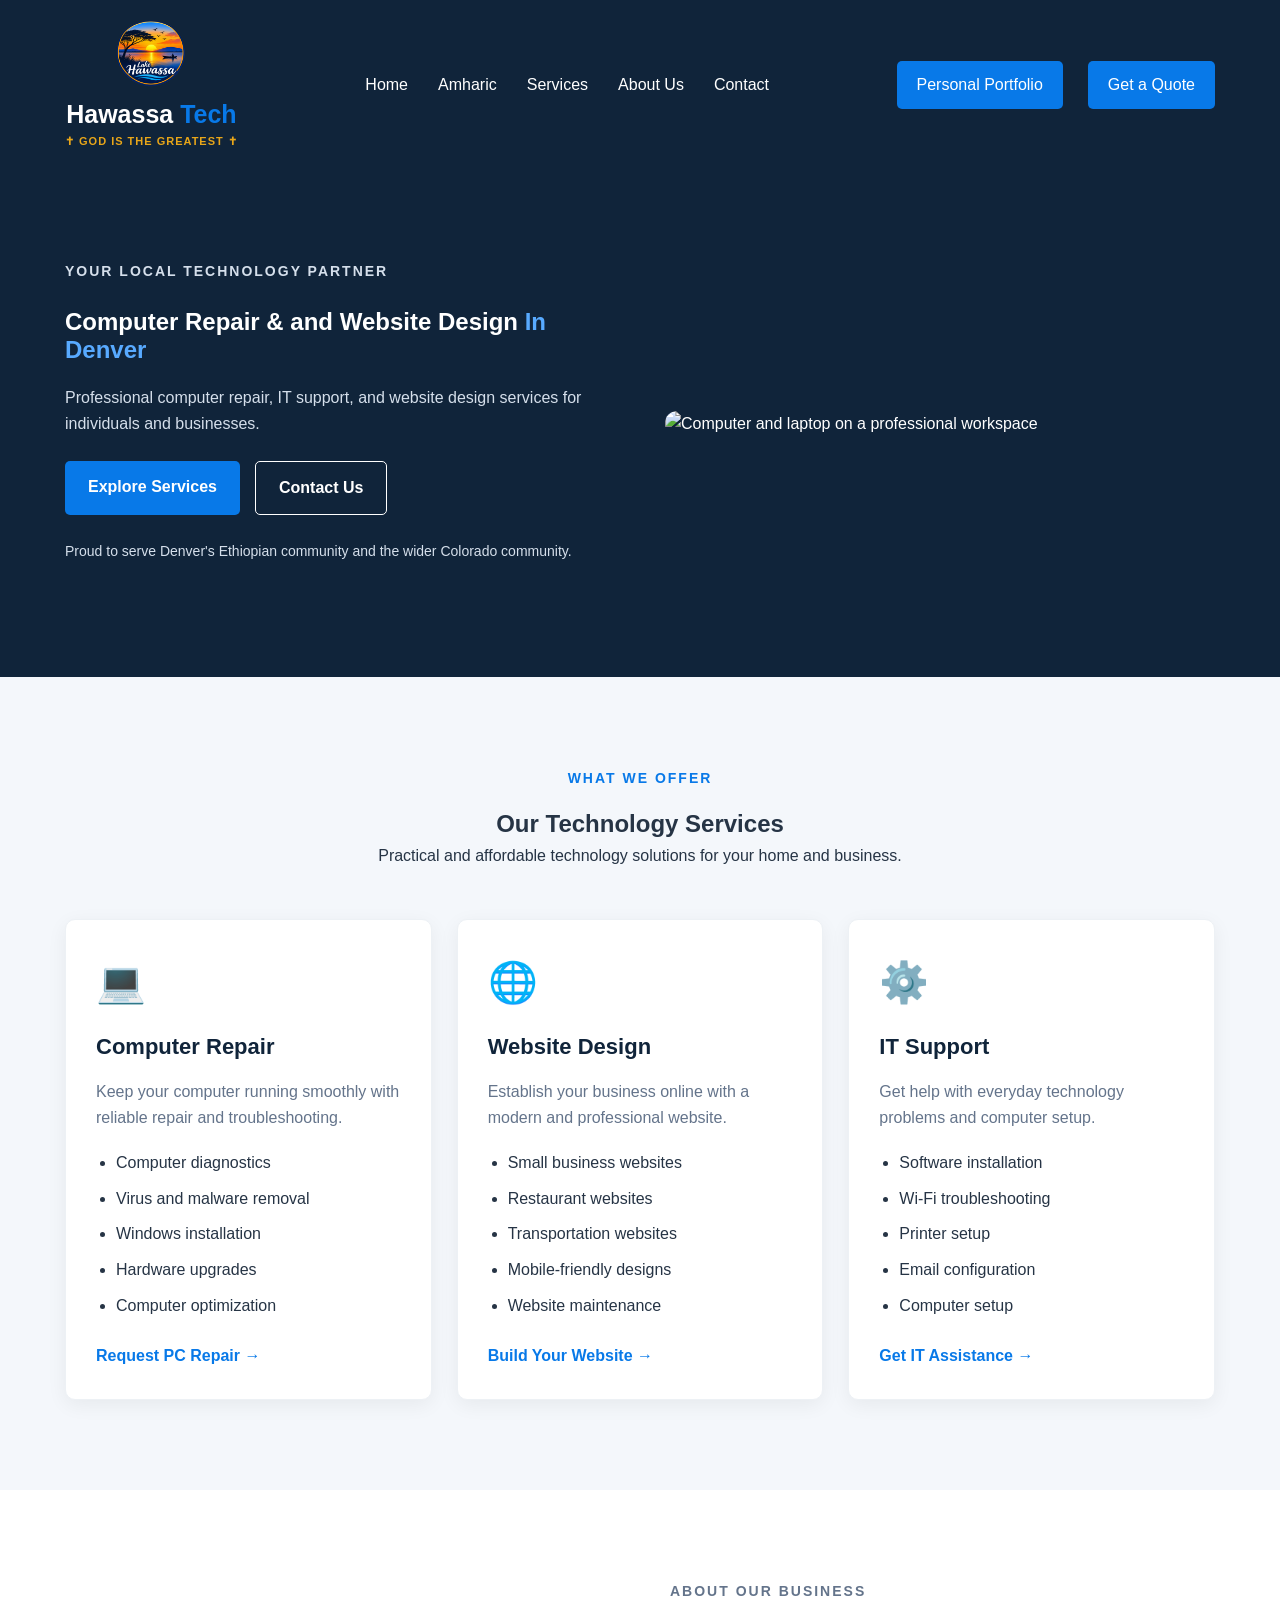
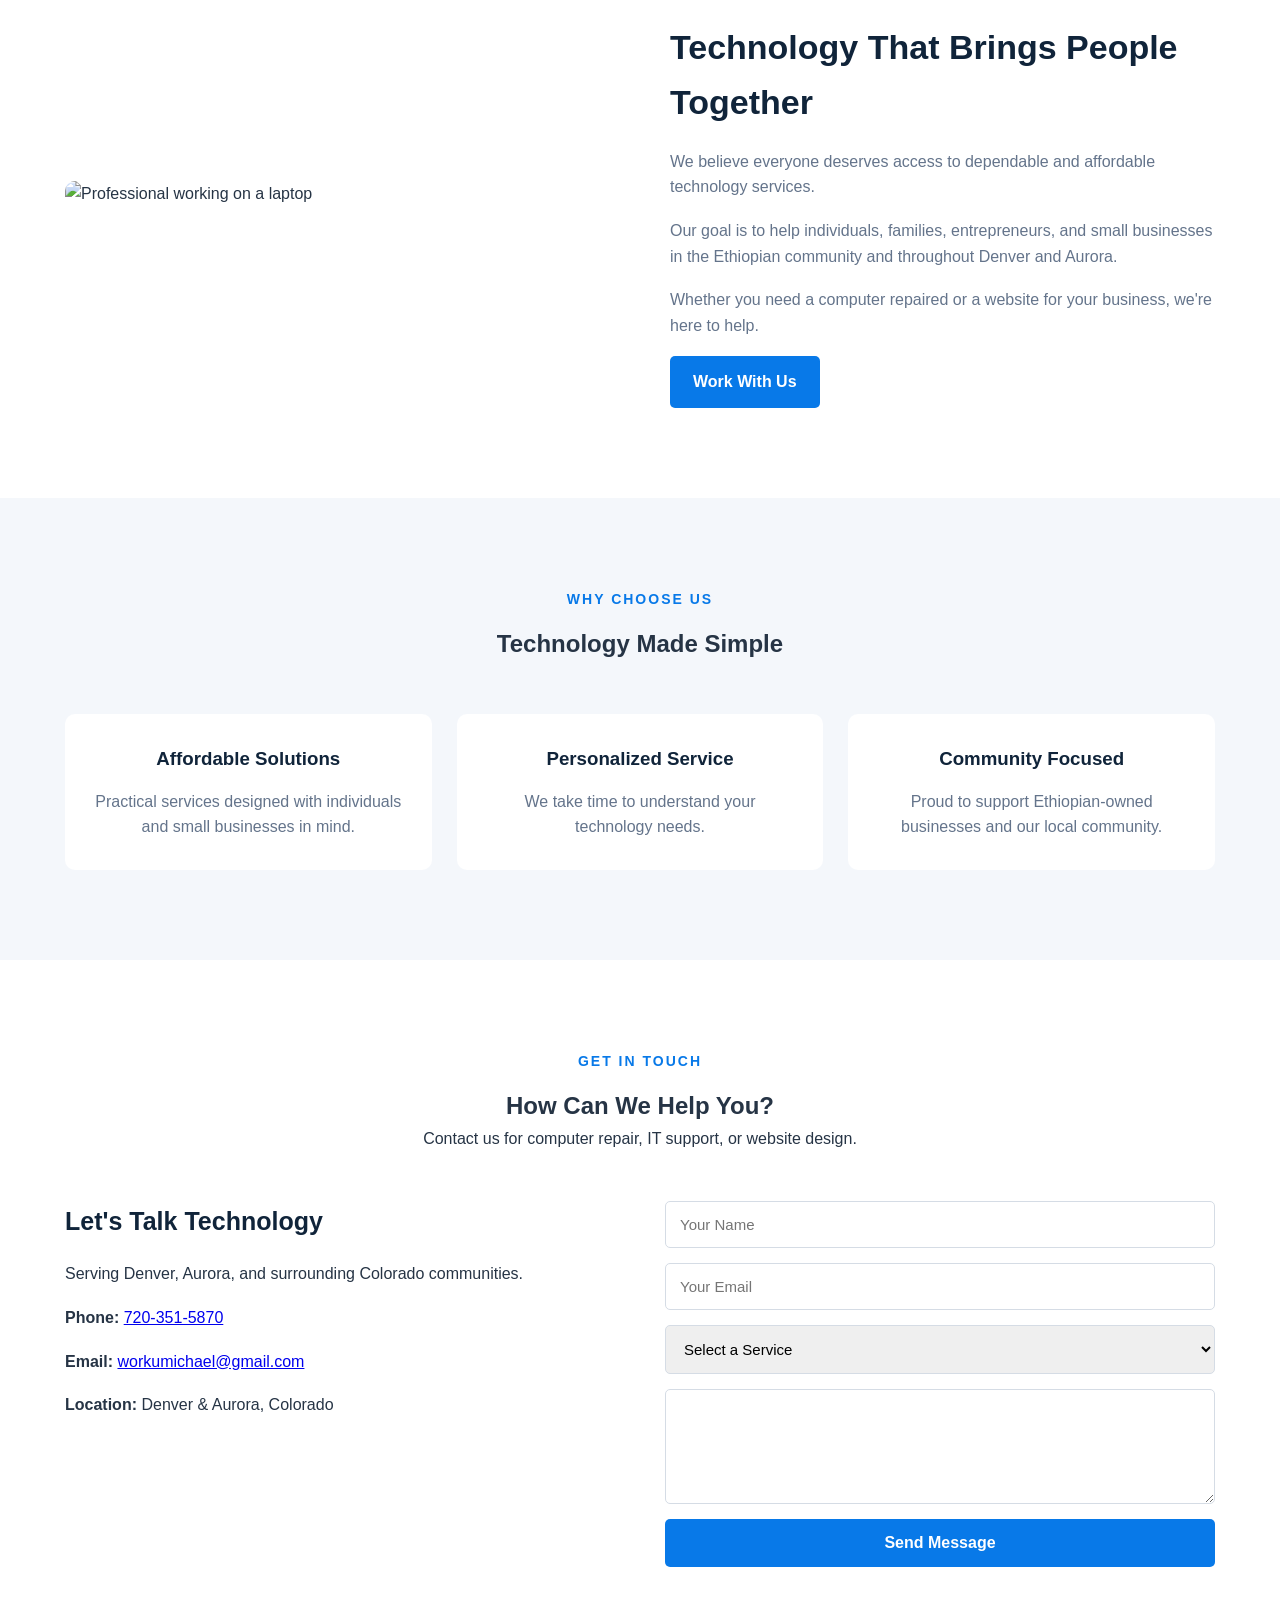
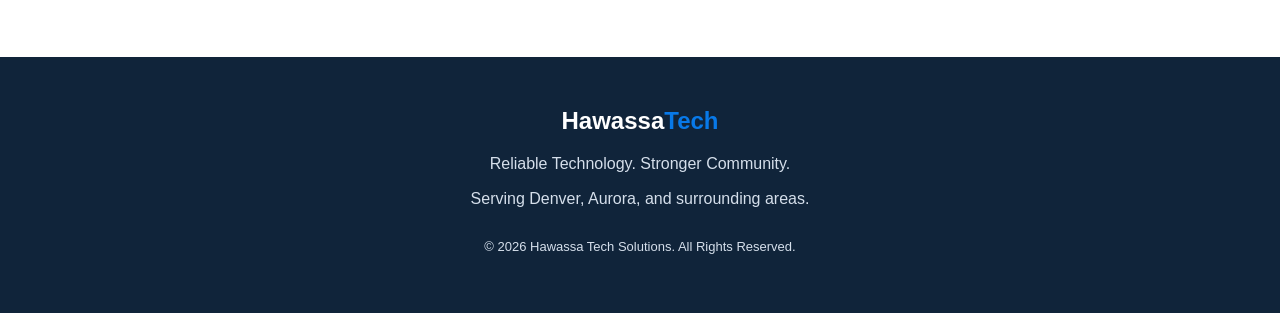
==== commit 6978d8fe: "Fix email link in index.html" ====
--- a/index.html
+++ b/index.html
@@ -352,7 +352,7 @@
 
                     <p>
                         <strong>Email:</strong>
-                        <a href="mailto:workumichael@gmail.com"></a>workumichael@gmail.com</a>
+                        <a href="mailto:workumichael@gmail.com">workumichael@gmail.com</a>
                     </p>
 
                     <p>
--- a/style.css
+++ b/style.css
@@ -39,8 +39,14 @@
 .header {
     background-color: #10243a;
     padding: 20px 0;
-}
-
+    
+    top: 0;
+    z-index: 1000;
+    
+}   
+.container{
+  
+}
 .navbar {
     display: flex;
     align-items: center;
@@ -57,7 +63,7 @@
     text-decoration: none;
 }
 
-,
+
 .footer span {
     color: #0879e8;
 }
@@ -68,10 +74,11 @@
     gap: 12px;
     text-decoration: none;
     color: white;
+    
 }
 
 .logo2 {
-    width: 120px;
+    width: 100px;
     height: auto;
     object-fit: cover;
     border-radius: 50%;
@@ -106,18 +113,24 @@
     display: flex;
     list-style: none;
     gap: 30px;
+    border-radius: 5px;
+   
+    padding: 15px 0;
 }
 
 .nav-links a {
     text-decoration: none;
     color: white;
-    transition: 0.3s;
+    transition: color 0.3s ease;
+    font-weight: 500;
 }
 
 .nav-links a:hover {
-    color: #58aaff;
-}
-
+    color: goldenrod;
+}
+.logo-name{
+    text-align: center;
+}
 .nav-btn {
     background-color: #0879e8;
     color: white;
@@ -151,7 +164,7 @@
 }
 
 .hero h1 {
-    font-size: 48px;
+    font-size: 32px,5vw,48px;
     line-height: 1.2;
     margin-bottom: 20px;
 }
@@ -218,8 +231,9 @@
     margin: 0 auto 50px;
 }
 
-.section-heading h2 {
-    font-size: 34px;
+.section-heading h2
+.about-text h2 {
+    font-size:27px ,4vw , 34px;
     margin-bottom: 15px;
     color: #10243a;
 }
@@ -242,11 +256,13 @@
     padding: 30px;
     border-radius: 10px;
     box-shadow: 0 5px 20px rgba(0, 0, 0, 0.06);
-    transition: 0.3s;
+    transition: transform 0.3s ease, box-shadow 0.3s ease;
+    border: 1px solid #edf1f5;
 }
 
 .service-card:hover {
     transform: translateY(-7px);
+    box-shadow: 0 10px 30px rgba(0, 0, 0, 0.12);
 }
 
 .service-icon {
@@ -395,6 +411,7 @@
     display: flex;
     gap: 25px;
     flex-wrap: wrap;
+    flex-direction: row;
 }
 
  .nav-btn:hover{
@@ -442,22 +459,58 @@
 
 @media (max-width: 700px) {
 
+   
+        
+ 
+    .container {
+        width: 92%;
+    }
+    .section {
+        padding: 50px 0;
+    }
     .navbar {
         flex-direction: column;
         gap: 20px;
         
     }
-
+    .logo {
+        justify-content: center;
+    }
+    .logo2 {
+        width:80px;
+        height:80px;
+    }
+    .logo-name {
+        font-size: 22px;
+    }
+    .tagline {
+        font-size: 10px;
+    }
     .nav-links {
         flex-wrap: wrap;
         justify-content: center;
         gap: 15px;
-    }
-
-   
-
-   
-    .hero-content,
+       
+    }
+
+   .nav-links a {
+        font-size: 14px;
+    }
+
+    .pq {
+        display: flex;
+        justify-content: center;
+        gap: 10px;
+    }
+   .nav-btn {
+        padding: 10px 15px;
+        font-size: 14px;
+    }
+    .hero-content{
+        grid-template-columns: 1fr;
+        gap: 35px;
+        text-align: center;
+    }
     .about-content,
     .contact-content {
         grid-template-columns: 1fr;
@@ -471,11 +524,53 @@
         font-size: 35px;
     }
 
+    .hero-text > p {
+        font-size: 15px;
+    }
+    .hero-buttons {
+        justify-content: center;
+    }
+    .community-text {
+        font-size: 13px;
+    }
+    .hero-image img {
+        width: 90%;
+       border-radius: 10px;
+        
+    }
+    .section-heading h2{
+        font-size: 28px;
+    }
+     .section-heading p {
+        font-size: 14px;
+    }
     .service-grid,
     .features-grid {
         grid-template-columns: 1fr;
-    }
-
+        gap: 20px;
+    }
+    .service-card {
+        padding: 25px;
+    }
+
+    .about-content {
+        grid-template-columns: 1fr;
+        gap: 35px;
+    }
+    .about-text{
+        text-align: center;
+    }
+    .about-text h2 {
+        font-size: 28px;
+    }
+    .feature-grid {
+        grid-template-columns: 1fr;
+        gap: 20px;
+    }
+    .contact-content {
+        grid-template-columns: 1fr;
+        gap: 30px;
+    }
     .section {
         padding: 60px 0;
     }
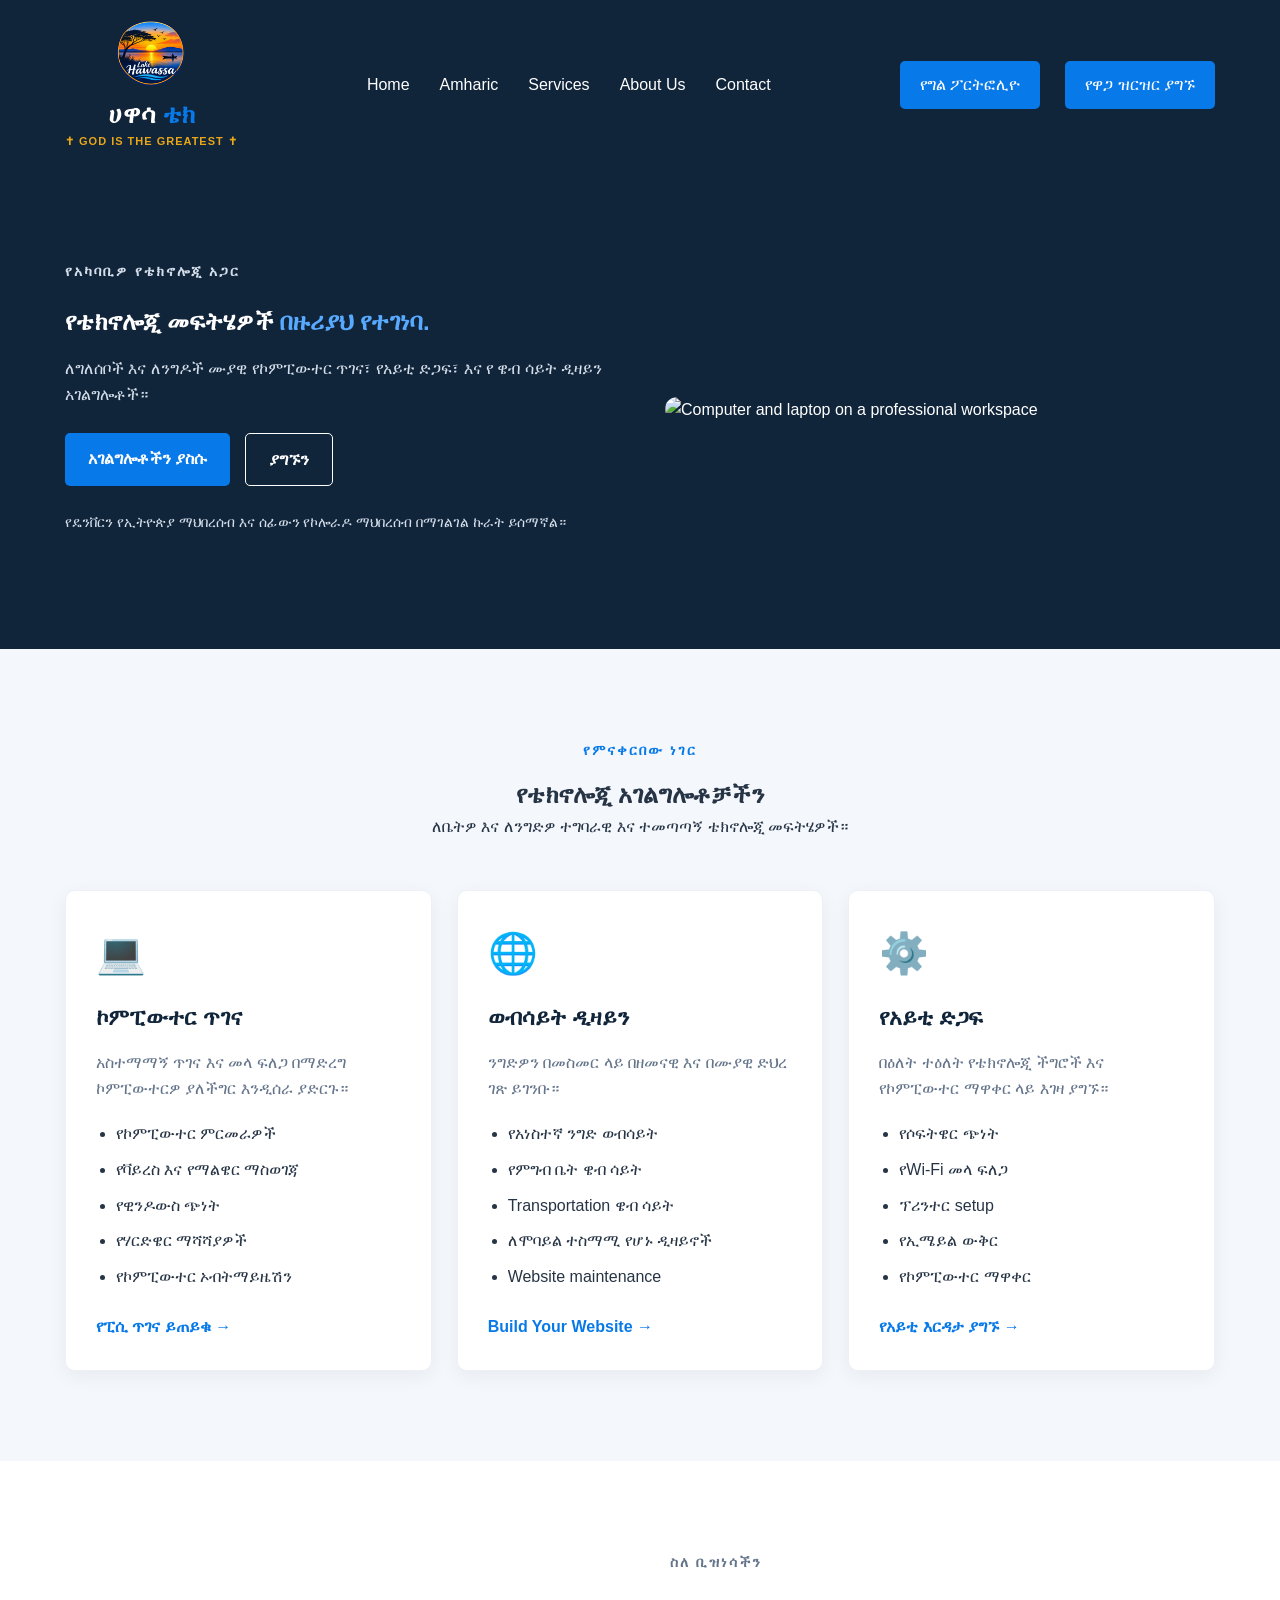
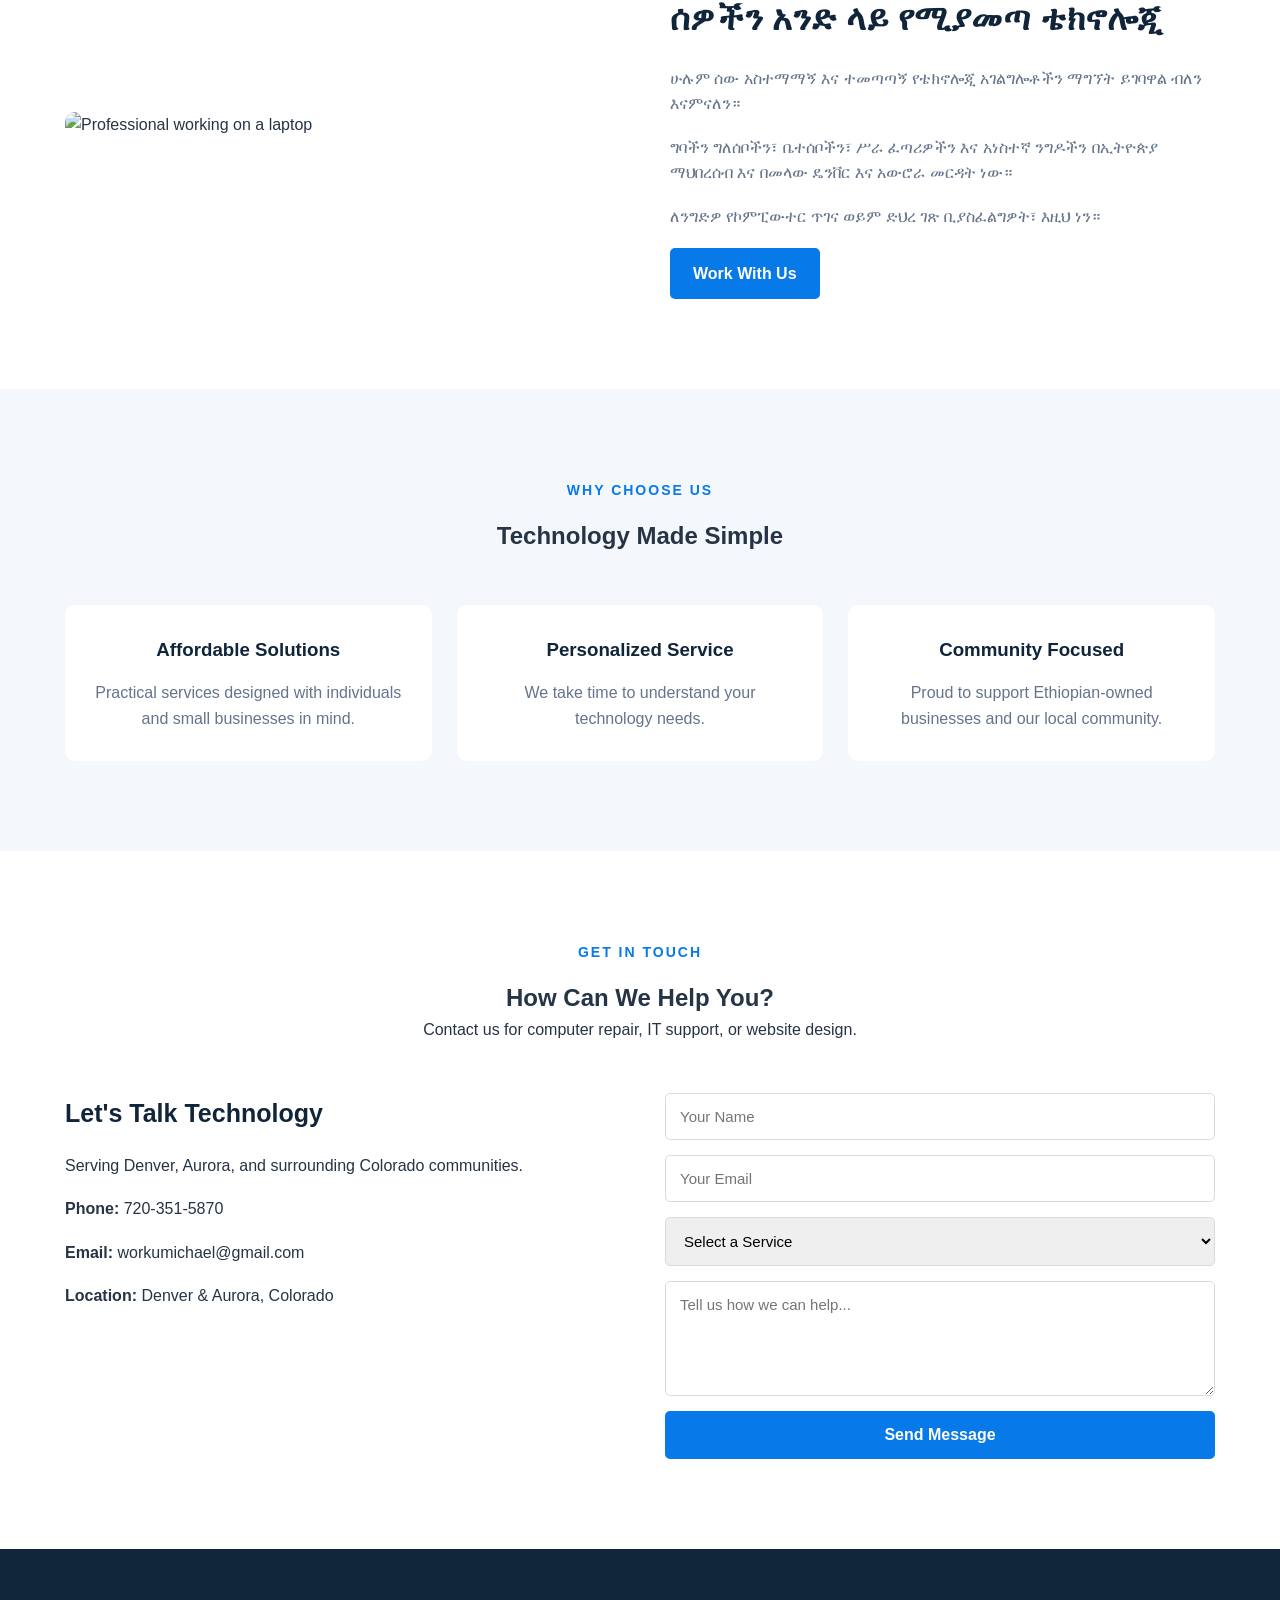
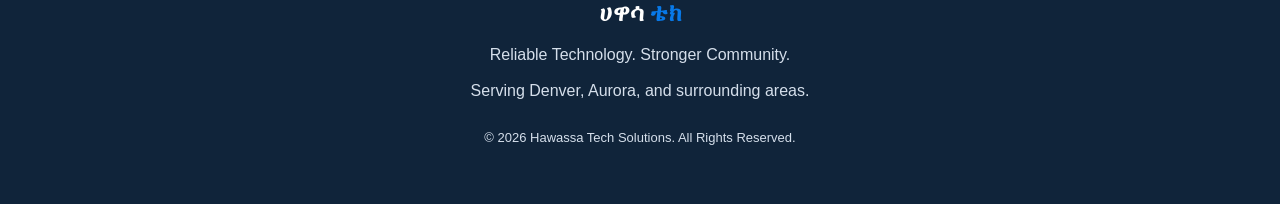
==== commit 865aa2d1: "Add Amharic translations and update navigation links Updated text to include Amharic translations an" ====
--- a/index.html
+++ b/index.html
@@ -21,12 +21,13 @@
 
         <div class="container navbar">
 
+            
             <a href="#" class="logo">
                 <img src="lakehawassa.png" class="logo2" alt="Lake Hawassa">
             
                 <div class="logo-text">
                     <div class="logo-name">
-                        Hawassa <span>Tech</span>
+                        ሀዋሳ <span>ቴክ</span>
                     </div>
             
                     <p class="tagline">
@@ -37,21 +38,22 @@
 
             <nav>
                 <ul class="nav-links">
-                    <li><a href="#home">Home</a></li>
-                    <li><a href="amharic.html">Amharic</a></li>
+                    <li><a href="index.html">Home</a></li>
+                    <li><a href="#AMHARIC">Amharic</a></li>
                     <li><a href="#services">Services</a></li>
                     <li><a href="#about">About Us</a></li>
                     <li><a href="#contact">Contact</a></li>
                 </ul>
             </nav>
             <div class="pq">
-            <a href="https://mworku2024.github.io/portfolio/"  rel="noopener noreferrer" target="_blank" class="nav-btn">
-                Personal Portfolio
+             <a  href="https://mworku2024.github.io/portfolio/" class="nav-btn">
+                የግል ፖርትፎሊዮ
             </a>
             <a href="#contact" class="nav-btn">
-                Get a Quote
+                የዋጋ ዝርዝር ያግኙ
             </a>
-            </div>
+        </div>
+
         </div>
 
     </header>
@@ -65,35 +67,32 @@
             <div class="hero-text">
 
                 <p class="subtitle">
-                    YOUR LOCAL TECHNOLOGY PARTNER
+                    የአካባቢዎ የቴክኖሎጂ አጋር
                 </p>
 
                 <h1>
-                    Computer Repair & and Website Design
-                    <span>In Denver</span>
+                    የቴክኖሎጂ መፍትሄዎች
+                    <span>በዙሪያህ የተገነባ.</span>
                 </h1>
 
                 <p>
-                    Professional computer repair, IT support,
-                    and website design services for individuals
-                    and businesses.
+                   ለግለሰቦች እና ለንግዶች ሙያዊ የኮምፒውተር ጥገና፣ የአይቲ ድጋፍ፣ እና የ ዌብ ሳይት  ዲዛይን አገልግሎቶች።
                 </p>
 
                 <div class="hero-buttons">
 
                     <a href="#services" class="btn primary-btn">
-                        Explore Services
+                        አገልግሎቶችን ያስሱ
                     </a>
 
                     <a href="#contact" class="btn secondary-btn">
-                        Contact Us
+                      ያግኙን
                     </a>
 
                 </div>
 
                 <p class="community-text">
-                    Proud to serve Denver's Ethiopian community
-                    and the wider Colorado community.
+                   የዴንቨርን የኢትዮጵያ ማህበረሰብ እና ሰፊውን የኮሎራዶ ማህበረሰብ በማገልገል ኩራት ይሰማኛል።
                 </p>
 
             </div>
@@ -118,13 +117,12 @@
 
             <div class="section-heading">
 
-                <p class="subtitle">WHAT WE OFFER</p>
-
-                <h2>Our Technology Services</h2>
-
-                <p>
-                    Practical and affordable technology
-                    solutions for your home and business.
+                <p class="subtitle">የምናቀርበው ነገር</p>
+
+                <h2>የቴክኖሎጂ አገልግሎቶቻችን</h2>
+
+                <p>
+                   ለቤትዎ እና ለንግድዎ ተግባራዊ እና ተመጣጣኝ ቴክኖሎጂ መፍትሄዎች።
                 </p>
 
             </div>
@@ -138,23 +136,22 @@
 
                     <div class="service-icon">💻</div>
 
-                    <h3>Computer Repair</h3>
-
-                    <p>
-                        Keep your computer running smoothly
-                        with reliable repair and troubleshooting.
+                    <h3>ኮምፒውተር ጥገና</h3>
+
+                    <p>
+                        አስተማማኝ ጥገና እና መላ ፍለጋ በማድረግ ኮምፒውተርዎ ያለችግር እንዲሰራ ያድርጉ።
                     </p>
 
                     <ul>
-                        <li>Computer diagnostics</li>
-                        <li>Virus and malware removal</li>
-                        <li>Windows installation</li>
-                        <li>Hardware upgrades</li>
-                        <li>Computer optimization</li>
+                        <li>የኮምፒውተር ምርመራዎች</li>
+                        <li>የቫይረስ እና የማልዌር ማስወገጃ</li>
+                        <li>የዊንዶውስ ጭነት</li>
+                        <li>የሃርድዌር ማሻሻያዎች</li>
+                        <li>የኮምፒውተር ኦብትማይዜሽን</li>
                     </ul>
 
                     <a href="#contact" class="service-link">
-                        Request PC Repair →
+                        የፒሲ ጥገና ይጠይቁ →
                     </a>
 
                 </div>
@@ -166,18 +163,17 @@
 
                     <div class="service-icon">🌐</div>
 
-                    <h3>Website Design</h3>
-
-                    <p>
-                        Establish your business online with
-                        a modern and professional website.
+                    <h3>ወብሳይት ዲዛይን</h3>
+
+                    <p>
+                      ንግድዎን በመስመር ላይ በዘመናዊ እና በሙያዊ ድህረ ገጽ ይገንቡ።
                     </p>
 
                     <ul>
-                        <li>Small business websites</li>
-                        <li>Restaurant websites</li>
-                        <li>Transportation websites</li>
-                        <li>Mobile-friendly designs</li>
+                        <li>የአነስተኛ ንግድ ወብሳይት</li>
+                        <li>የምግብ ቤት ዌብ ሳይት </li>
+                        <li>Transportation ዌብ ሳይት</li>
+                        <li>ለሞባይል ተስማሚ የሆኑ ዲዛይኖች</li>
                         <li>Website maintenance</li>
                     </ul>
 
@@ -194,23 +190,22 @@
 
                     <div class="service-icon">⚙️</div>
 
-                    <h3>IT Support</h3>
-
-                    <p>
-                        Get help with everyday technology
-                        problems and computer setup.
+                    <h3>የአይቲ ድጋፍ</h3>
+
+                    <p>
+                        በዕለት ተዕለት የቴክኖሎጂ ችግሮች እና የኮምፒውተር ማዋቀር ላይ እገዛ ያግኙ።
                     </p>
 
                     <ul>
-                        <li>Software installation</li>
-                        <li>Wi-Fi troubleshooting</li>
-                        <li>Printer setup</li>
-                        <li>Email configuration</li>
-                        <li>Computer setup</li>
+                        <li>የሶፍትዌር ጭነት</li>
+                        <li>የWi-Fi መላ ፍለጋ</li>
+                        <li>ፕሪንተር setup</li>
+                        <li>የኢሜይል ውቅር</li>
+                        <li>የኮምፒውተር ማዋቀር</li>
                     </ul>
 
                     <a href="#contact" class="service-link">
-                        Get IT Assistance →
+                        የአይቲ እርዳታ ያግኙ →
                     </a>
 
                 </div>
@@ -237,26 +232,20 @@
 
             <div class="about-text">
 
-                <p class="subtitle">ABOUT OUR BUSINESS</p>
-
-                <h2>Technology That Brings People Together</h2>
-
-                <p>
-                    We believe everyone deserves access to
-                    dependable and affordable technology services.
-                </p>
-
-                <p>
-                    Our goal is to help individuals, families,
-                    entrepreneurs, and small businesses in the
-                    Ethiopian community and throughout Denver
-                    and Aurora.
-                </p>
-
-                <p>
-                    Whether you need a computer repaired or
-                    a website for your business, we're here
-                    to help.
+                <p class="subtitle">ስለ ቢዝነሳችን</p>
+
+                <h2>ሰዎችን አንድ ላይ የሚያመጣ ቴክኖሎጂ</h2>
+
+                <p>
+                   ሁሉም ሰው አስተማማኝ እና ተመጣጣኝ የቴክኖሎጂ አገልግሎቶችን ማግኘት ይገባዋል ብለን እናምናለን።
+                </p>
+
+                <p>
+                    ግባችን ግለሰቦችን፣ ቤተሰቦችን፣ ሥራ ፈጣሪዎችን እና አነስተኛ ንግዶችን በኢትዮጵያ ማህበረሰብ እና በመላው ዴንቨር እና አውሮራ መርዳት ነው።
+                </p>
+
+                <p>
+                   ለንግድዎ የኮምፒውተር ጥገና ወይም ድህረ ገጽ ቢያስፈልግዎት፣ እዚህ ነን።
                 </p>
 
                 <a href="#contact" class="btn primary-btn">
@@ -347,12 +336,12 @@
 
                     <p>
                         <strong>Phone:</strong>
-                        <a href="tel:720-351-5870">720-351-5870</a>
+                        720-351-5870
                     </p>
 
                     <p>
                         <strong>Email:</strong>
-                        <a href="mailto:workumichael@gmail.com">workumichael@gmail.com</a>
+                        workumichael@gmail.com
                     </p>
 
                     <p>
@@ -363,41 +352,41 @@
                 </div>
 
 
-                <form class="contact-form">
-
-                    <input
-                        type="text"
-                        placeholder="Your Name"
-                        required>
-
-                    <input
-                        type="email"
-                        placeholder="Your Email"
-                        required>
-
-                    <select required>
-
-                        <option value="">
-                            Select a Service
-                        </option>
-
-                        <option>Computer Repair</option>
-                        <option>Website Design</option>
-                        <option>IT Support</option>
-
-                    </select>
-
-                    <textarea
-                        placeholder="Tell us how we can help..."
-                        rows="5"
-                        required>
-                    </textarea>
-
-                    <button type="submit">
-                        Send Message
-                    </button>
-
-                </form>
+                <form class="contact-form"
+                            action="https://formspree.io/f/mnpdwwvr"
+                            method="POST">
+
+                            <input
+                            type="text"
+                            name="name"
+                            placeholder="Your Name"
+                            required>
+
+                            <input
+                            type="email"
+                            name="email"
+                            placeholder="Your Email"
+                            required>
+
+                            <select name="service" required>
+                            <option value="">Select a Service</option>
+                            <option value="Computer Repair">Computer Repair</option>
+                            <option value="Website Design">Website Design</option>
+                            <option value="IT Support">IT Support</option>
+                            </select>
+
+                            <textarea
+                            name="message"
+                            placeholder="Tell us how we can help..."
+                            rows="5"
+                        required></textarea>
+
+                        <button type="submit">
+                            Send Message
+                        </button>
+
+                    </form>
+
 
             </div>
 
@@ -411,7 +400,7 @@
 
         <div class="container">
 
-            <h2>Hawassa<span>Tech</span></h2>
+            <h2>ሀዋሳ <span>ቴክ</span></h2>
 
             <p>
                 Reliable Technology. Stronger Community.
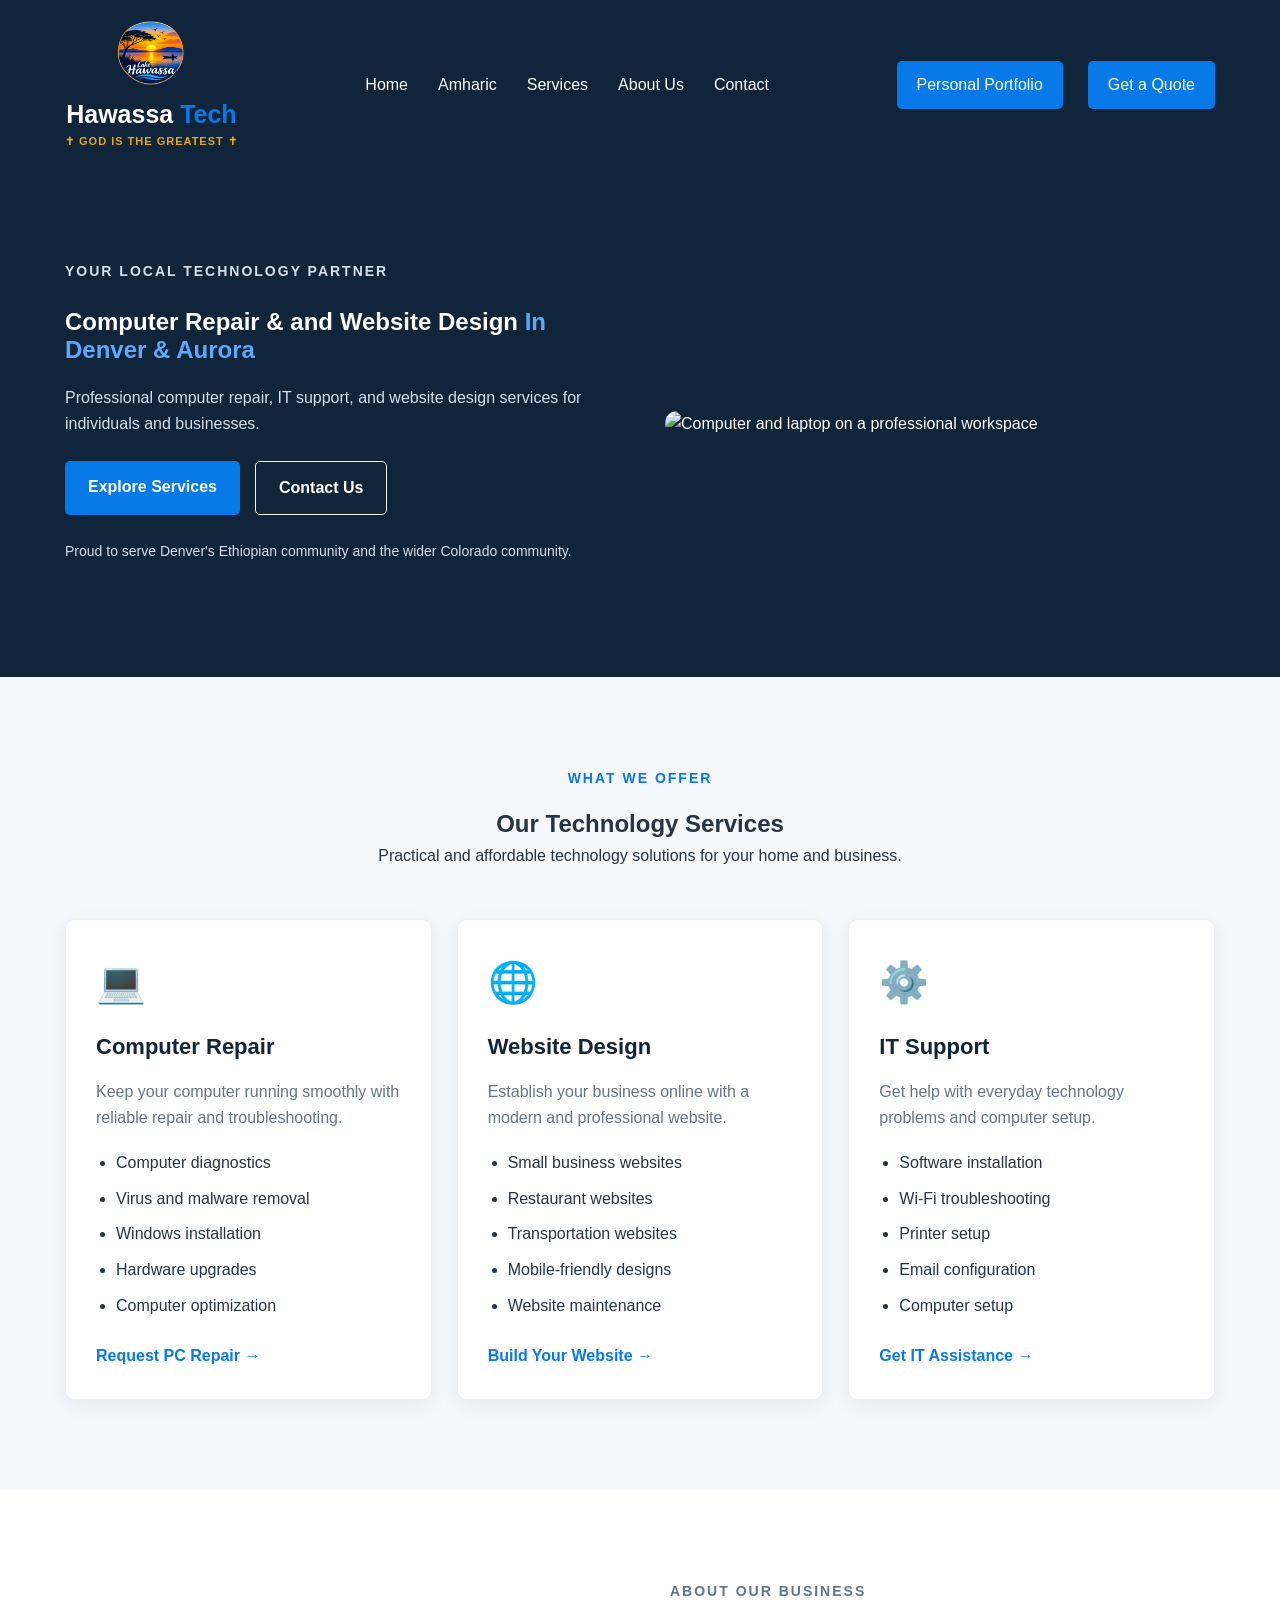
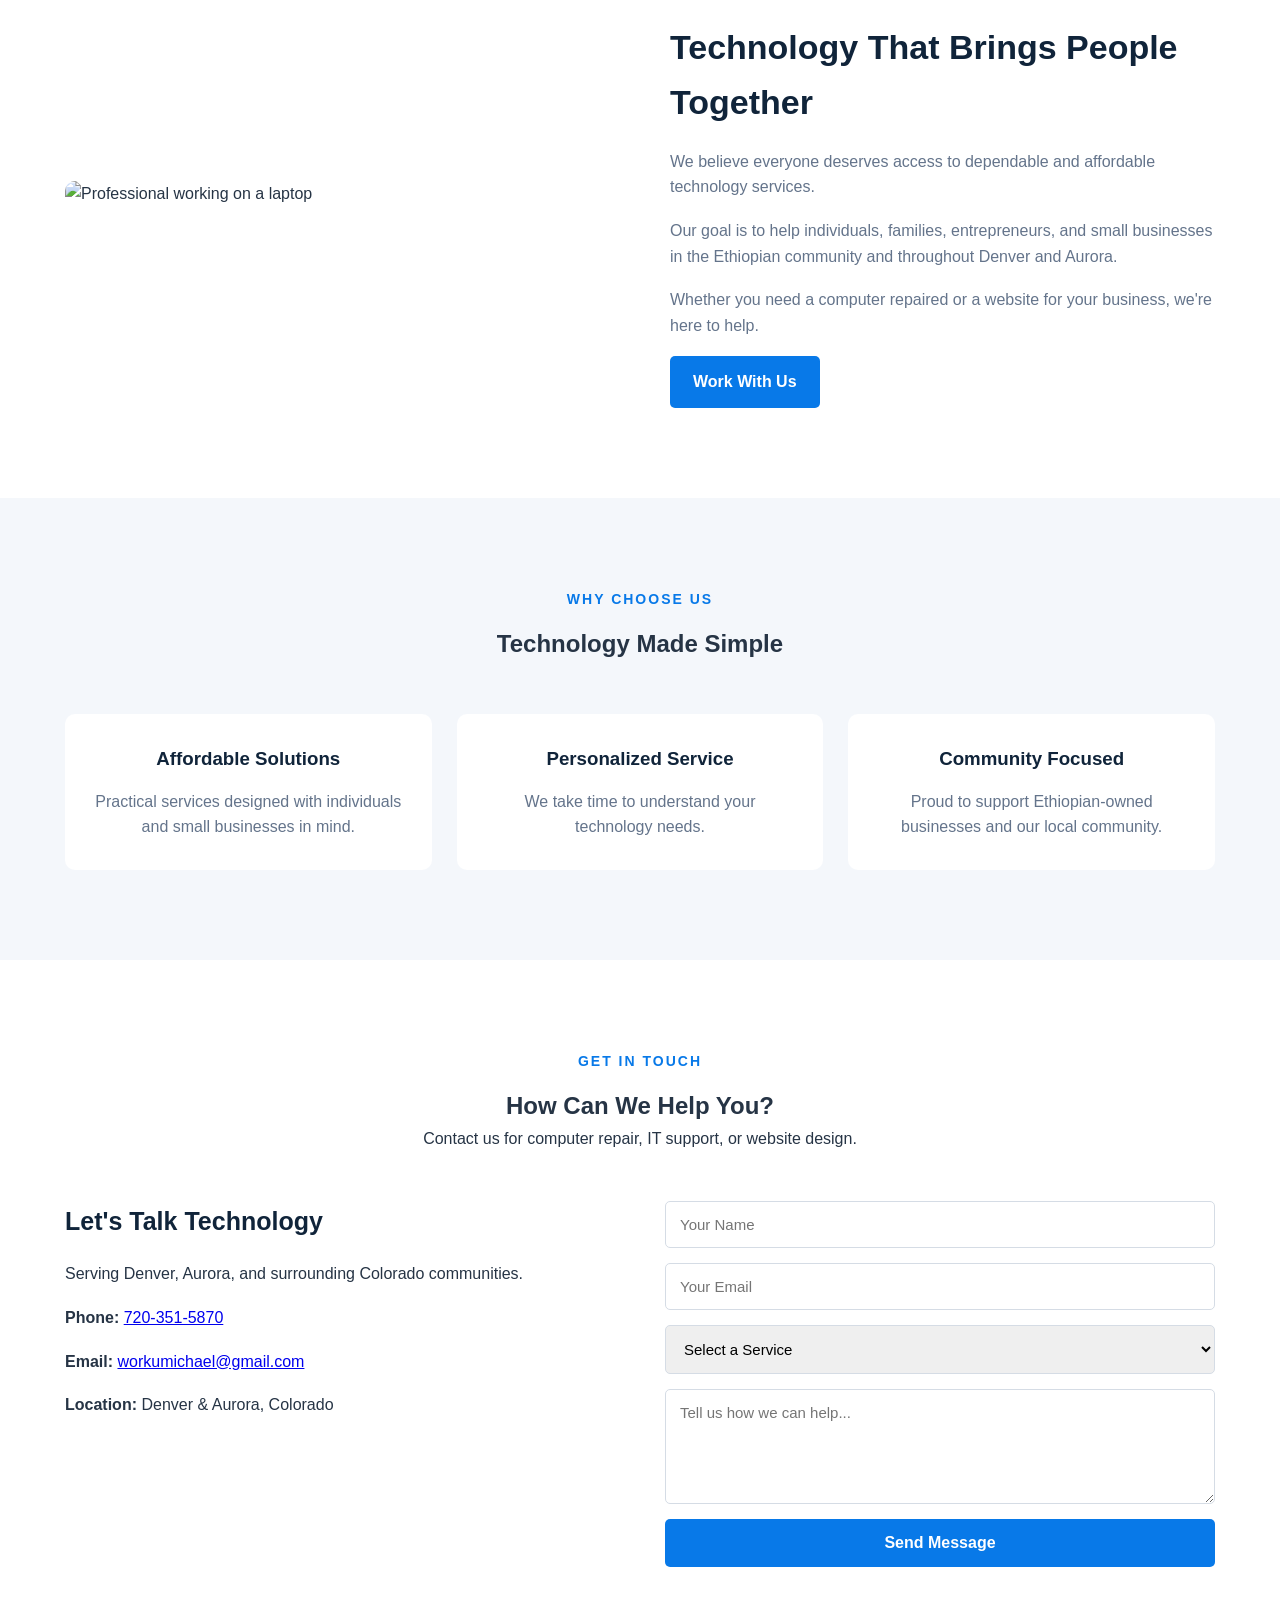
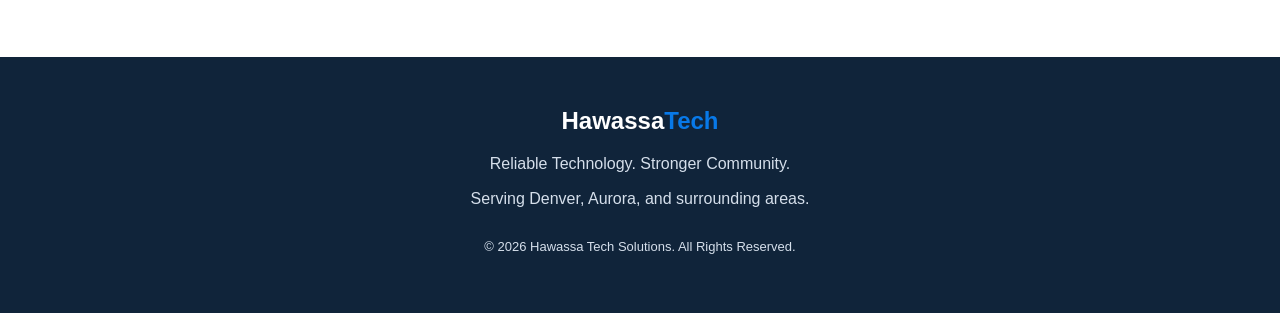
==== commit 1490c647: "Refactor HTML structure and content" ====
--- a/index.html
+++ b/index.html
@@ -2,357 +2,368 @@
 <!DOCTYPE html>
 <html lang="en">
 
-<head>
-    <meta charset="UTF-8">
-    <meta name="viewport" content="width=device-width, initial-scale=1.0">
-
-    <meta name="description" content="Affordable computer repair, IT support, and professional web design services in Denver and Aurora, Colorado.">
+    <head>
+        <meta charset="UTF-8">
+        <meta name="viewport" content="width=device-width, initial-scale=1.0">
+
+        <meta name="description" content="Affordable computer repair, IT support, and professional web design services in Denver and Aurora, Colorado.">
 
     <title>Hawassa Tech Solutions | PC Repair & Web Design</title>
 
-    <link rel="stylesheet" href="style.css">
-
-</head>
-
-<body>
-
-    <!-- HEADER -->
-    <header class="header">
-
-        <div class="container navbar">
-
-            
-            <a href="#" class="logo">
-                <img src="lakehawassa.png" class="logo2" alt="Lake Hawassa">
-            
-                <div class="logo-text">
-                    <div class="logo-name">
-                        ሀዋሳ <span>ቴክ</span>
-                    </div>
-            
-                    <p class="tagline">
-                        ✝ God Is The Greatest ✝
-                    </p>
-                </div>
-            </a>
-
-            <nav>
-                <ul class="nav-links">
-                    <li><a href="index.html">Home</a></li>
-                    <li><a href="#AMHARIC">Amharic</a></li>
+        <link rel="stylesheet" href="style.css">
+
+    </head>
+
+    <body>
+
+        <!-- HEADER -->
+        <header class="header">
+
+            <div class="container navbar">
+
+                <a href="#" class="logo">
+                    <img src="lakehawassa.png" class="logo2" alt="Lake Hawassa">
+
+                    <div class="logo-text">
+                        <div class="logo-name">
+                        Hawassa <span>Tech</span>
+                        </div>
+
+                        <p class="tagline">
+                            ✝ God Is The Greatest ✝
+                        </p>
+                    </div>
+                </a>
+
+                <nav>
+                    <ul class="nav-links">
+                    <li><a href="#home">Home</a></li>
+                    <li><a href="amharic.html">Amharic</a></li>
                     <li><a href="#services">Services</a></li>
                     <li><a href="#about">About Us</a></li>
                     <li><a href="#contact">Contact</a></li>
-                </ul>
-            </nav>
-            <div class="pq">
-             <a  href="https://mworku2024.github.io/portfolio/" class="nav-btn">
-                የግል ፖርትፎሊዮ
-            </a>
-            <a href="#contact" class="nav-btn">
-                የዋጋ ዝርዝር ያግኙ
-            </a>
-        </div>
-
-        </div>
-
-    </header>
-
-
-    <!-- HERO SECTION -->
-    <section class="hero" id="home">
-
-        <div class="container hero-content">
-
-            <div class="hero-text">
-
-                <p class="subtitle">
-                    የአካባቢዎ የቴክኖሎጂ አጋር
-                </p>
-
-                <h1>
-                    የቴክኖሎጂ መፍትሄዎች
-                    <span>በዙሪያህ የተገነባ.</span>
-                </h1>
-
-                <p>
-                   ለግለሰቦች እና ለንግዶች ሙያዊ የኮምፒውተር ጥገና፣ የአይቲ ድጋፍ፣ እና የ ዌብ ሳይት  ዲዛይን አገልግሎቶች።
-                </p>
-
-                <div class="hero-buttons">
-
-                    <a href="#services" class="btn primary-btn">
-                        አገልግሎቶችን ያስሱ
+                    </ul>
+                </nav>
+                <div class="pq">
+                    <a href="https://mworku2024.github.io/portfolio/"  rel="noopener noreferrer" target="_blank" class="nav-btn">
+                        Personal Portfolio
                     </a>
-
-                    <a href="#contact" class="btn secondary-btn">
-                      ያግኙን
+                    <a href="#contact" class="nav-btn">
+                        Get a Quote
                     </a>
-
-                </div>
-
-                <p class="community-text">
-                   የዴንቨርን የኢትዮጵያ ማህበረሰብ እና ሰፊውን የኮሎራዶ ማህበረሰብ በማገልገል ኩራት ይሰማኛል።
-                </p>
-
+                </div>
             </div>
 
-            <div class="hero-image">
-
-                <img
+        </header>
+
+
+        <!-- HERO SECTION -->
+        <section class="hero" id="home">
+
+            <div class="container hero-content">
+
+                <div class="hero-text">
+
+                    <p class="subtitle">
+                        YOUR LOCAL TECHNOLOGY PARTNER
+                    </p>
+
+                    <h1>
+                        Computer Repair & and Website Design
+                    <span>In Denver & Aurora</span>
+                    </h1>
+
+                    <p>
+                        Professional computer repair, IT support,
+                        and website design services for individuals
+                        and businesses.
+                    </p>
+
+                    <div class="hero-buttons">
+
+                        <a href="#services" class="btn primary-btn">
+                            Explore Services
+                        </a>
+
+                        <a href="#contact" class="btn secondary-btn">
+                            Contact Us
+                        </a>
+
+                    </div>
+
+                    <p class="community-text">
+                        Proud to serve Denver's Ethiopian community
+                        and the wider Colorado community.
+                    </p>
+
+                </div>
+
+                <div class="hero-image">
+
+                    <img
                     src="https://images.unsplash.com/photo-1498050108023-c5249f4df085?auto=format&fit=crop&w=900&q=80"
                     alt="Computer and laptop on a professional workspace">
 
+                </div>
+
             </div>
 
-        </div>
-
-    </section>
-
-
-    <!-- SERVICES SECTION -->
-    <section class="services section" id="services">
-
-        <div class="container">
-
-            <div class="section-heading">
-
-                <p class="subtitle">የምናቀርበው ነገር</p>
-
-                <h2>የቴክኖሎጂ አገልግሎቶቻችን</h2>
-
-                <p>
-                   ለቤትዎ እና ለንግድዎ ተግባራዊ እና ተመጣጣኝ ቴክኖሎጂ መፍትሄዎች።
-                </p>
-
-            </div>
-
-
-            <div class="service-grid">
-
-                <!-- PC REPAIR -->
-
-                <div class="service-card">
+        </section>
+
+
+        <!-- SERVICES SECTION -->
+        <section class="services section" id="services">
+
+            <div class="container">
+
+                <div class="section-heading">
+
+                <p class="subtitle">WHAT WE OFFER</p>
+
+                <h2>Our Technology Services</h2>
+
+                    <p>
+                        Practical and affordable technology
+                        solutions for your home and business.
+                    </p>
+
+                </div>
+
+
+                <div class="service-grid">
+
+                    <!-- PC REPAIR -->
+
+                    <div class="service-card">
 
                     <div class="service-icon">💻</div>
 
-                    <h3>ኮምፒውተር ጥገና</h3>
-
-                    <p>
-                        አስተማማኝ ጥገና እና መላ ፍለጋ በማድረግ ኮምፒውተርዎ ያለችግር እንዲሰራ ያድርጉ።
-                    </p>
-
-                    <ul>
-                        <li>የኮምፒውተር ምርመራዎች</li>
-                        <li>የቫይረስ እና የማልዌር ማስወገጃ</li>
-                        <li>የዊንዶውስ ጭነት</li>
-                        <li>የሃርድዌር ማሻሻያዎች</li>
-                        <li>የኮምፒውተር ኦብትማይዜሽን</li>
-                    </ul>
-
-                    <a href="#contact" class="service-link">
-                        የፒሲ ጥገና ይጠይቁ →
-                    </a>
-
-                </div>
-
-
-                <!-- WEB DESIGN -->
-
-                <div class="service-card">
-
-                    <div class="service-icon">🌐</div>
-
-                    <h3>ወብሳይት ዲዛይን</h3>
-
-                    <p>
-                      ንግድዎን በመስመር ላይ በዘመናዊ እና በሙያዊ ድህረ ገጽ ይገንቡ።
-                    </p>
-
-                    <ul>
-                        <li>የአነስተኛ ንግድ ወብሳይት</li>
-                        <li>የምግብ ቤት ዌብ ሳይት </li>
-                        <li>Transportation ዌብ ሳይት</li>
-                        <li>ለሞባይል ተስማሚ የሆኑ ዲዛይኖች</li>
-                        <li>Website maintenance</li>
-                    </ul>
-
-                    <a href="#contact" class="service-link">
-                        Build Your Website →
-                    </a>
-
-                </div>
-
-
-                <!-- IT SUPPORT -->
-
-                <div class="service-card">
-
-                    <div class="service-icon">⚙️</div>
-
-                    <h3>የአይቲ ድጋፍ</h3>
-
-                    <p>
-                        በዕለት ተዕለት የቴክኖሎጂ ችግሮች እና የኮምፒውተር ማዋቀር ላይ እገዛ ያግኙ።
-                    </p>
-
-                    <ul>
-                        <li>የሶፍትዌር ጭነት</li>
-                        <li>የWi-Fi መላ ፍለጋ</li>
-                        <li>ፕሪንተር setup</li>
-                        <li>የኢሜይል ውቅር</li>
-                        <li>የኮምፒውተር ማዋቀር</li>
-                    </ul>
-
-                    <a href="#contact" class="service-link">
-                        የአይቲ እርዳታ ያግኙ →
-                    </a>
-
-                </div>
-
-            </div>
-
-        </div>
-
-    </section>
-
-
-    <!-- ABOUT SECTION -->
-    <section class="about section" id="about">
-
-        <div class="container about-content">
-
-            <div class="about-image">
-
-                <img
-                    src="https://images.unsplash.com/photo-1516321318423-f06f85e504b3?auto=format&fit=crop&w=900&q=80"
-                    alt="Professional working on a laptop">
-
-            </div>
-
-            <div class="about-text">
-
-                <p class="subtitle">ስለ ቢዝነሳችን</p>
-
-                <h2>ሰዎችን አንድ ላይ የሚያመጣ ቴክኖሎጂ</h2>
-
-                <p>
-                   ሁሉም ሰው አስተማማኝ እና ተመጣጣኝ የቴክኖሎጂ አገልግሎቶችን ማግኘት ይገባዋል ብለን እናምናለን።
-                </p>
-
-                <p>
-                    ግባችን ግለሰቦችን፣ ቤተሰቦችን፣ ሥራ ፈጣሪዎችን እና አነስተኛ ንግዶችን በኢትዮጵያ ማህበረሰብ እና በመላው ዴንቨር እና አውሮራ መርዳት ነው።
-                </p>
-
-                <p>
-                   ለንግድዎ የኮምፒውተር ጥገና ወይም ድህረ ገጽ ቢያስፈልግዎት፣ እዚህ ነን።
-                </p>
-
-                <a href="#contact" class="btn primary-btn">
-                    Work With Us
-                </a>
-
-            </div>
-
-        </div>
-
-    </section>
-
-
-    <!-- WHY CHOOSE US -->
-    <section class="why-us section">
-
-        <div class="container">
-
-            <div class="section-heading">
-
-                <p class="subtitle">WHY CHOOSE US</p>
-
-                <h2>Technology Made Simple</h2>
-
-            </div>
-
-            <div class="features-grid">
-
-                <div class="feature">
-                    <h3>Affordable Solutions</h3>
-                    <p>
-                        Practical services designed with
-                        individuals and small businesses in mind.
-                    </p>
-                </div>
-
-                <div class="feature">
-                    <h3>Personalized Service</h3>
-                    <p>
-                        We take time to understand your
-                        technology needs.
-                    </p>
-                </div>
-
-                <div class="feature">
-                    <h3>Community Focused</h3>
-                    <p>
-                        Proud to support Ethiopian-owned
-                        businesses and our local community.
-                    </p>
-                </div>
-
-            </div>
-
-        </div>
-
-    </section>
-
-
-    <!-- CONTACT SECTION -->
-    <section class="contact section" id="contact">
-
-        <div class="container">
-
-            <div class="section-heading">
-
-                <p class="subtitle">GET IN TOUCH</p>
-
-                <h2>How Can We Help You?</h2>
-
-                <p>
-                    Contact us for computer repair,
-                    IT support, or website design.
-                </p>
-
-            </div>
-
-            <div class="contact-content">
-
-                <div class="contact-info">
-
-                    <h3>Let's Talk Technology</h3>
-
-                    <p>
-                        Serving Denver, Aurora, and
-                        surrounding Colorado communities.
-                    </p>
-
-                    <p>
-                        <strong>Phone:</strong>
-                        720-351-5870
-                    </p>
-
-                    <p>
-                        <strong>Email:</strong>
-                        workumichael@gmail.com
-                    </p>
-
-                    <p>
-                        <strong>Location:</strong>
-                        Denver & Aurora, Colorado
-                    </p>
-
-                </div>
-
-
-                <form class="contact-form"
+                    <h3>Computer Repair</h3>
+
+                        <p>
+                            Keep your computer running smoothly
+                            with reliable repair and troubleshooting.
+                            </p>
+
+                            <ul>
+                            <li>Computer diagnostics</li>
+                            <li>Virus and malware removal</li>
+                            <li>Windows installation</li>
+                            <li>Hardware upgrades</li>
+                            <li>Computer optimization</li>
+                            </ul>
+
+                            <a href="#contact" class="service-link">
+                                Request PC Repair →
+                            </a>
+
+                        </div>
+
+
+                        <!-- WEB DESIGN -->
+
+                        <div class="service-card">
+
+                        <div class="service-icon">🌐</div>
+
+                        <h3>Website Design</h3>
+
+                            <p>
+                                Establish your business online with
+                                a modern and professional website.
+                            </p>
+
+                            <ul>
+                            <li>Small business websites</li>
+                            <li>Restaurant websites</li>
+                            <li>Transportation websites</li>
+                            <li>Mobile-friendly designs</li>
+                            <li>Website maintenance</li>
+                            </ul>
+
+                            <a href="#contact" class="service-link">
+                                Build Your Website →
+                            </a>
+
+                        </div>
+
+
+                        <!-- IT SUPPORT -->
+
+                        <div class="service-card">
+
+                        <div class="service-icon">⚙️</div>
+
+                        <h3>IT Support</h3>
+
+                            <p>
+                                Get help with everyday technology
+                                problems and computer setup.
+                            </p>
+
+                            <ul>
+                            <li>Software installation</li>
+                            <li>Wi-Fi troubleshooting</li>
+                            <li>Printer setup</li>
+                            <li>Email configuration</li>
+                            <li>Computer setup</li>
+                            </ul>
+
+                            <a href="#contact" class="service-link">
+                                Get IT Assistance →
+                            </a>
+
+                        </div>
+
+                    </div>
+
+                </div>
+
+            </section>
+
+
+            <!-- ABOUT SECTION -->
+            <section class="about section" id="about">
+
+                <div class="container about-content">
+
+                    <div class="about-image">
+
+                        <img
+                        src="https://images.unsplash.com/photo-1516321318423-f06f85e504b3?auto=format&fit=crop&w=900&q=80"
+                        alt="Professional working on a laptop">
+
+                    </div>
+
+                    <div class="about-text">
+
+                    <p class="subtitle">ABOUT OUR BUSINESS</p>
+
+                    <h2>Technology That Brings People Together</h2>
+
+                        <p>
+                            We believe everyone deserves access to
+                            dependable and affordable technology services.
+                        </p>
+
+                        <p>
+                            Our goal is to help individuals, families,
+                            entrepreneurs, and small businesses in the
+                            Ethiopian community and throughout Denver
+                            and Aurora.
+                        </p>
+
+                        <p>
+                            Whether you need a computer repaired or
+                            a website for your business, we're here
+                            to help.
+                        </p>
+
+                        <a href="#contact" class="btn primary-btn">
+                            Work With Us
+                        </a>
+
+                    </div>
+
+                </div>
+
+            </section>
+
+
+            <!-- WHY CHOOSE US -->
+            <section class="why-us section">
+
+                <div class="container">
+
+                    <div class="section-heading">
+
+                    <p class="subtitle">WHY CHOOSE US</p>
+
+                    <h2>Technology Made Simple</h2>
+
+                    </div>
+
+                    <div class="features-grid">
+
+                        <div class="feature">
+                        <h3>Affordable Solutions</h3>
+                            <p>
+                                Practical services designed with
+                                individuals and small businesses in mind.
+                            </p>
+                        </div>
+
+                        <div class="feature">
+                        <h3>Personalized Service</h3>
+                            <p>
+                                We take time to understand your
+                                technology needs.
+                            </p>
+                        </div>
+
+                        <div class="feature">
+                        <h3>Community Focused</h3>
+                            <p>
+                                Proud to support Ethiopian-owned
+                                businesses and our local community.
+                            </p>
+                        </div>
+
+                    </div>
+
+                </div>
+
+            </section>
+
+
+            <!-- CONTACT SECTION -->
+            <section class="contact section" id="contact">
+
+                <div class="container">
+
+                    <div class="section-heading">
+
+                    <p class="subtitle">GET IN TOUCH</p>
+
+                    <h2>How Can We Help You?</h2>
+
+                        <p>
+                            Contact us for computer repair,
+                            IT support, or website design.
+                        </p>
+
+                    </div>
+
+                    <div class="contact-content">
+
+                        <div class="contact-info">
+
+                        <h3>Let's Talk Technology</h3>
+
+                            <p>
+                                Serving Denver, Aurora, and
+                                surrounding Colorado communities.
+                            </p>
+
+                            <p>
+                            <strong>Phone:</strong>
+                            <a href="tel:720-351-5870">720-351-5870</a>
+                            </p>
+
+                            <p>
+                            <strong>Email:</strong>
+                            <a href="mailto:workumichael@gmail.com">workumichael@gmail.com</a>
+                            </p>
+
+                            <p>
+                            <strong>Location:</strong>
+                                Denver & Aurora, Colorado
+                            </p>
+
+                        </div>
+
+
+                        <form class="contact-form"
                             action="https://formspree.io/f/mnpdwwvr"
                             method="POST">
 
@@ -388,6 +399,7 @@
                     </form>
 
 
+
             </div>
 
         </div>
@@ -400,7 +412,7 @@
 
         <div class="container">
 
-            <h2>ሀዋሳ <span>ቴክ</span></h2>
+        <h2>Hawassa<span>Tech</span></h2>
 
             <p>
                 Reliable Technology. Stronger Community.
